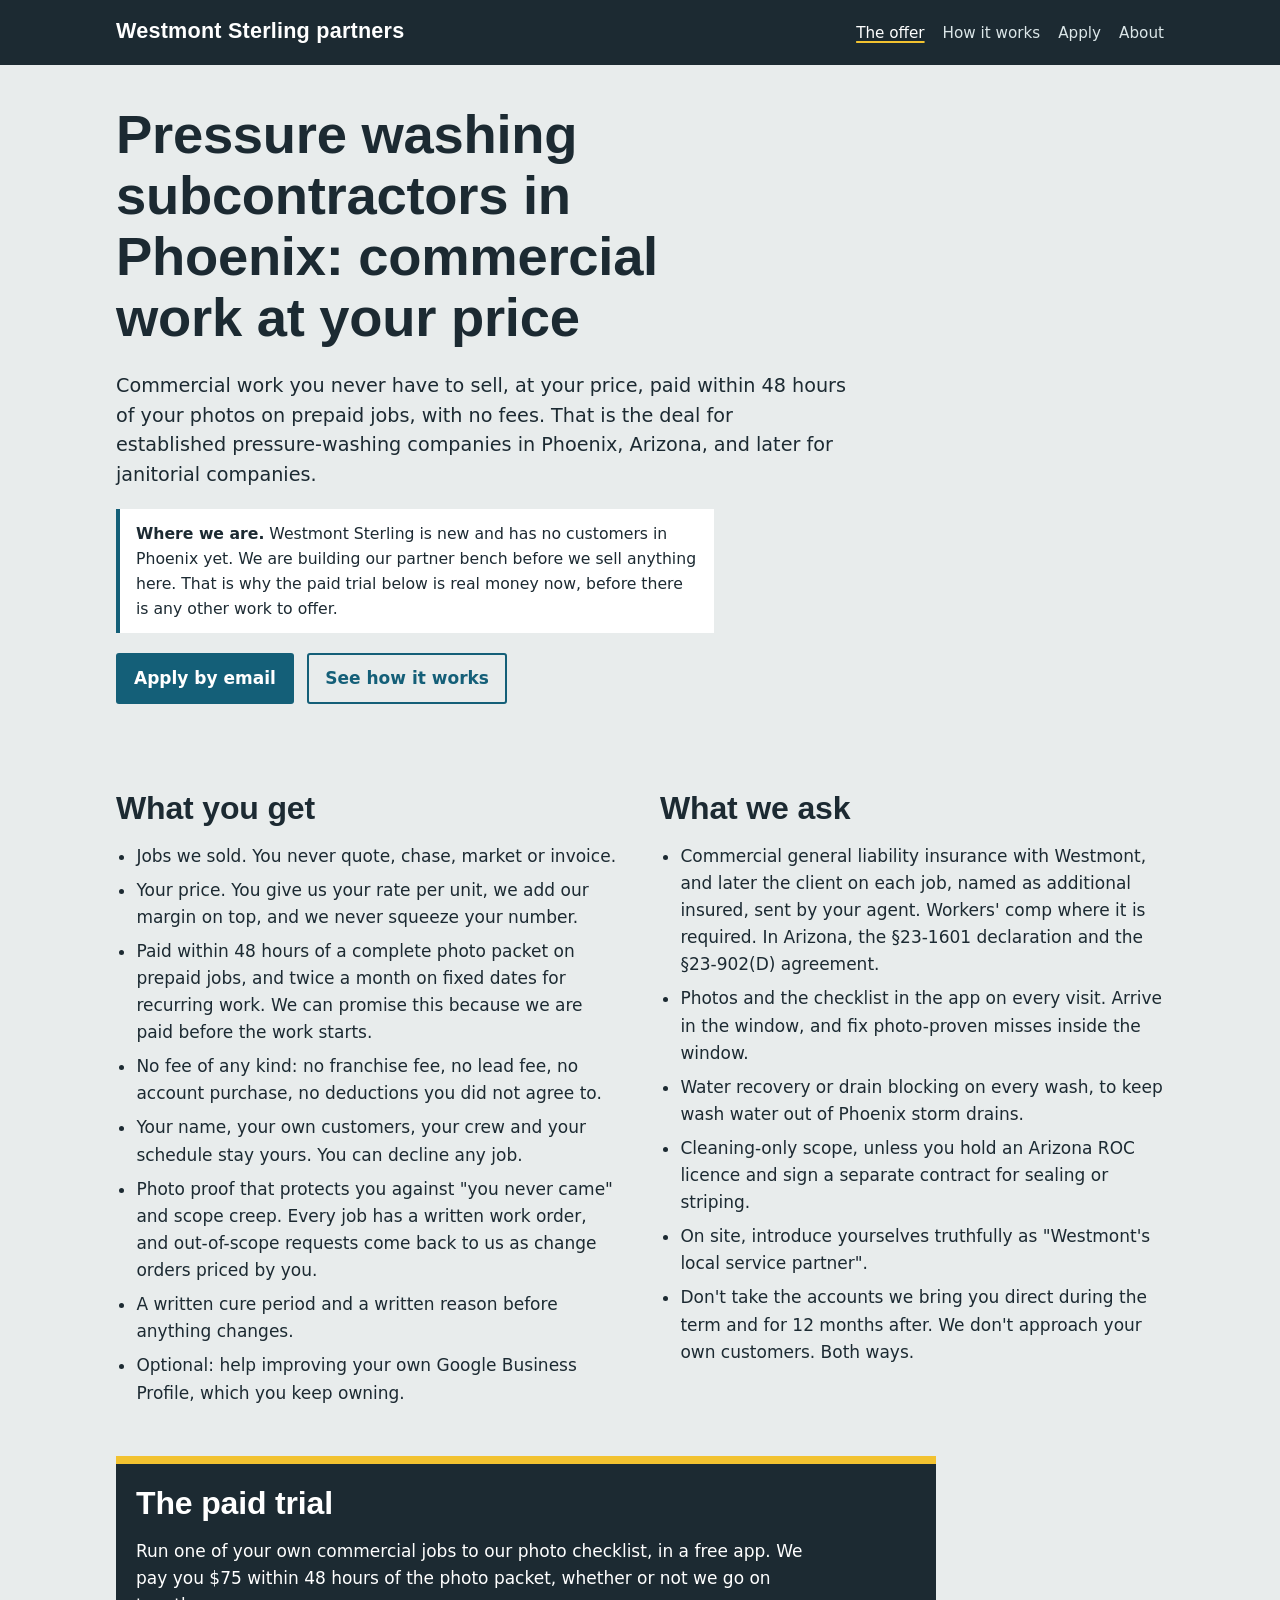
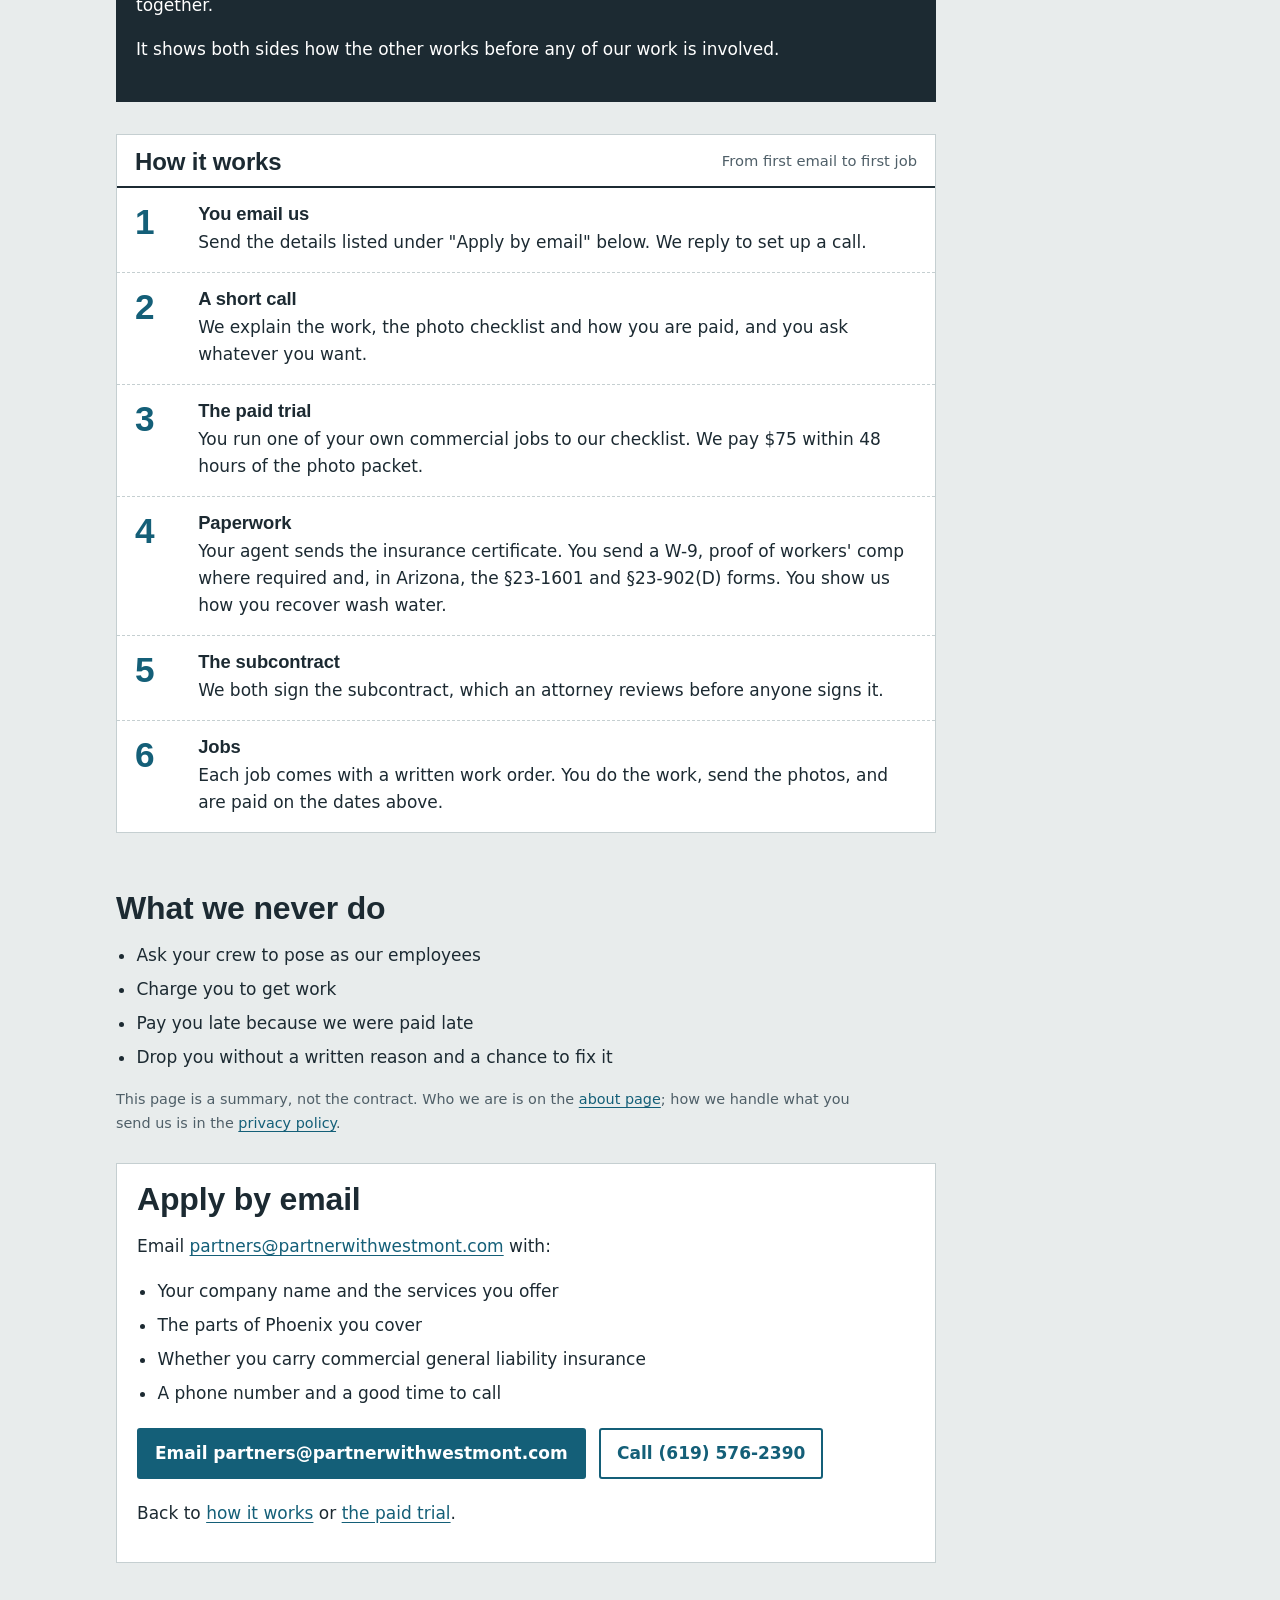
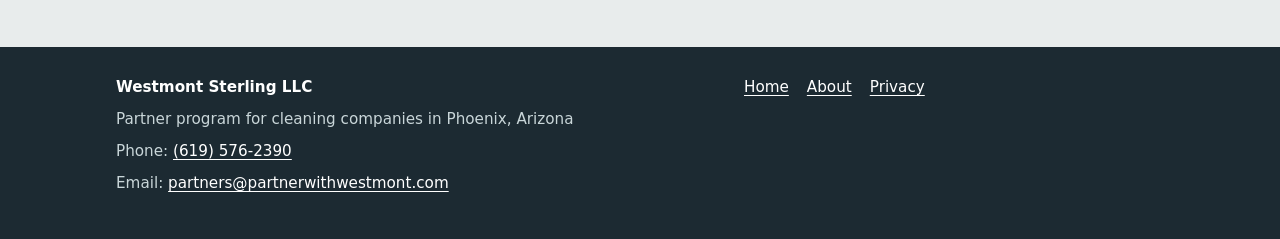
==== index.html @ 25ea3337 "Publish partnerwithwestmont.com static site Co-Authored-By: Claude Opus 5.5 <noreply@anthropic.com>" ====
<!doctype html>
<html lang="en">
<head>
<meta charset="utf-8">
<meta name="viewport" content="width=device-width, initial-scale=1">
<title>Pressure Washing Subcontractors Phoenix | Westmont Sterling</title>
<meta name="description" content="Pressure washing subcontractors in Phoenix: commercial jobs at your price, paid within 48 hours of photos on prepaid work, no fees, paid trial.">
<link rel="canonical" href="https://partnerwithwestmont.com/">
<link rel="stylesheet" href="styles.css">
<script type="application/ld+json">
{"@context":"https://schema.org","@type":"Organization","name":"Westmont Sterling","legalName":"Westmont Sterling LLC","url":"https://partnerwithwestmont.com/","email":"partners@partnerwithwestmont.com","telephone":"+1-619-576-2390","foundingDate":"2026-08-09","areaServed":{"@type":"City","name":"Phoenix","containedInPlace":{"@type":"State","name":"Arizona"}}}
</script>
</head>
<body>
<a class="skip" href="#main">Skip to content</a>
<header class="site-header">
  <div class="wrap">
    <a class="brand" href="index.html">Westmont Sterling partners</a>
    <nav class="site-nav" aria-label="Main">
      <ul>
        <li><a href="index.html" aria-current="page">The offer</a></li>
        <li><a href="index.html#how">How it works</a></li>
        <li><a href="index.html#apply">Apply</a></li>
        <li><a href="about.html">About</a></li>
      </ul>
    </nav>
  </div>
</header>

<main id="main">
  <div class="wrap">
    <section class="hero">
      <h1>Pressure washing subcontractors in Phoenix: commercial work at your price</h1>
      <p class="lede">Commercial work you never have to sell, at your price, paid within 48 hours of your photos on prepaid jobs, with no fees. That is the deal for established pressure-washing companies in Phoenix, Arizona, and later for janitorial companies.</p>
      <p class="disclosure"><strong>Where we are.</strong> Westmont Sterling is new and has no customers in Phoenix yet. We are building our partner bench before we sell anything here. That is why the paid trial below is real money now, before there is any other work to offer.</p>
      <p><a class="button" href="#apply">Apply by email</a> <a class="button quiet" href="#how">See how it works</a></p>
    </section>

    <section class="split" aria-labelledby="you-get">
      <div>
        <h2 id="you-get">What you get</h2>
        <ul class="facts">
          <li>Jobs we sold. You never quote, chase, market or invoice.</li>
          <li>Your price. You give us your rate per unit, we add our margin on top, and we never squeeze your number.</li>
          <li>Paid within 48 hours of a complete photo packet on prepaid jobs, and twice a month on fixed dates for recurring work. We can promise this because we are paid before the work starts.</li>
          <li>No fee of any kind: no franchise fee, no lead fee, no account purchase, no deductions you did not agree to.</li>
          <li>Your name, your own customers, your crew and your schedule stay yours. You can decline any job.</li>
          <li>Photo proof that protects you against "you never came" and scope creep. Every job has a written work order, and out-of-scope requests come back to us as change orders priced by you.</li>
          <li>A written cure period and a written reason before anything changes.</li>
          <li>Optional: help improving your own Google Business Profile, which you keep owning.</li>
        </ul>
      </div>
      <div>
        <h2>What we ask</h2>
        <ul class="facts">
          <li>Commercial general liability insurance with Westmont, and later the client on each job, named as additional insured, sent by your agent. Workers' comp where it is required. In Arizona, the §23-1601 declaration and the §23-902(D) agreement.</li>
          <li>Photos and the checklist in the app on every visit. Arrive in the window, and fix photo-proven misses inside the window.</li>
          <li>Water recovery or drain blocking on every wash, to keep wash water out of Phoenix storm drains.</li>
          <li>Cleaning-only scope, unless you hold an Arizona ROC licence and sign a separate contract for sealing or striping.</li>
          <li>On site, introduce yourselves truthfully as "Westmont's local service partner".</li>
          <li>Don't take the accounts we bring you direct during the term and for 12 months after. We don't approach your own customers. Both ways.</li>
        </ul>
      </div>
    </section>

    <section class="guarantee" aria-labelledby="trial">
      <h2 id="trial">The paid trial</h2>
      <p>Run one of your own commercial jobs to our photo checklist, in a free app. We pay you $75 within 48 hours of the photo packet, whether or not we go on together.</p>
      <p>It shows both sides how the other works before any of our work is involved.</p>
    </section>

    <section class="work-order" aria-labelledby="how">
      <header>
        <h2 id="how">How it works</h2>
        <p>From first email to first job</p>
      </header>
      <ol>
        <li>
          <div>
            <h3>You email us</h3>
            <p>Send the details listed under "Apply by email" below. We reply to set up a call.</p>
          </div>
        </li>
        <li>
          <div>
            <h3>A short call</h3>
            <p>We explain the work, the photo checklist and how you are paid, and you ask whatever you want.</p>
          </div>
        </li>
        <li>
          <div>
            <h3>The paid trial</h3>
            <p>You run one of your own commercial jobs to our checklist. We pay $75 within 48 hours of the photo packet.</p>
          </div>
        </li>
        <li>
          <div>
            <h3>Paperwork</h3>
            <p>Your agent sends the insurance certificate. You send a W-9, proof of workers' comp where required and, in Arizona, the §23-1601 and §23-902(D) forms. You show us how you recover wash water.</p>
          </div>
        </li>
        <li>
          <div>
            <h3>The subcontract</h3>
            <p>We both sign the subcontract, which an attorney reviews before anyone signs it.</p>
          </div>
        </li>
        <li>
          <div>
            <h3>Jobs</h3>
            <p>Each job comes with a written work order. You do the work, send the photos, and are paid on the dates above.</p>
          </div>
        </li>
      </ol>
    </section>

    <section class="prose" aria-labelledby="never">
      <h2 id="never">What we never do</h2>
      <ul class="facts">
        <li>Ask your crew to pose as our employees</li>
        <li>Charge you to get work</li>
        <li>Pay you late because we were paid late</li>
        <li>Drop you without a written reason and a chance to fix it</li>
      </ul>
      <p class="small">This page is a summary, not the contract. Who we are is on the <a href="about.html">about page</a>; how we handle what you send us is in the <a href="privacy.html">privacy policy</a>.</p>
    </section>

    <section class="callout" aria-labelledby="apply">
      <h2 id="apply">Apply by email</h2>
      <p>Email <a href="mailto:partners@partnerwithwestmont.com?subject=Partner%20application%2C%20Phoenix">partners@partnerwithwestmont.com</a> with:</p>
      <ul class="facts">
        <li>Your company name and the services you offer</li>
        <li>The parts of Phoenix you cover</li>
        <li>Whether you carry commercial general liability insurance</li>
        <li>A phone number and a good time to call</li>
      </ul>
      <p><a class="button" href="mailto:partners@partnerwithwestmont.com?subject=Partner%20application%2C%20Phoenix">Email partners@partnerwithwestmont.com</a> <a class="button quiet" href="tel:+16195762390">Call (619) 576-2390</a></p>
      <p>Back to <a href="#how">how it works</a> or <a href="#trial">the paid trial</a>.</p>
    </section>
  </div>
</main>

<footer class="site-footer">
  <div class="wrap">
    <div class="nap">
      <p><strong>Westmont Sterling LLC</strong></p>
      <p>Partner program for cleaning companies in Phoenix, Arizona</p>
      <p>Phone: <a href="tel:+16195762390">(619) 576-2390</a></p>
      <p>Email: <a href="mailto:partners@partnerwithwestmont.com">partners@partnerwithwestmont.com</a></p>
    </div>
    <nav aria-label="Footer">
      <ul>
        <li><a href="index.html">Home</a></li>
        <li><a href="about.html">About</a></li>
        <li><a href="privacy.html">Privacy</a></li>
      </ul>
    </nav>
  </div>
</footer>
</body>
</html>
---- styles.css ----
/* Westmont Sterling — site v1 stylesheet. No frameworks, no web fonts, no third-party requests. */

:root {
  --concrete: #e8ecec;   /* washed concrete: page ground */
  --sheet: #ffffff;      /* work-order paper */
  --ink: #1c2a32;        /* wet asphalt: text */
  --muted: #4f5f68;      /* secondary text, 7:1 on sheet */
  --water: #145f78;      /* pool-tile blue: links, rules */
  --water-deep: #0e4558;
  --rule: #c5cfd1;
  --hivis: #f2c230;      /* used only on the guarantee */

  --head: "Avenir Next Condensed", "Roboto Condensed", "Arial Narrow", "Helvetica Neue", Arial, sans-serif;
  --body: system-ui, -apple-system, "Segoe UI", Roboto, "Helvetica Neue", Arial, sans-serif;

  --measure: 68ch;
  --gutter: 16px;
}

*, *::before, *::after { box-sizing: border-box; }

html { -webkit-text-size-adjust: 100%; }

body {
  margin: 0;
  background: var(--concrete);
  color: var(--ink);
  font-family: var(--body);
  font-size: 1.0625rem;
  line-height: 1.6;
}

a { color: var(--water); text-underline-offset: 0.18em; }
a:hover { color: var(--water-deep); }
a:focus-visible, summary:focus-visible {
  outline: 3px solid var(--hivis);
  outline-offset: 2px;
  border-radius: 2px;
}

.skip {
  position: absolute; left: -999px; top: 0;
  background: var(--ink); color: #fff; padding: 8px 12px;
}
.skip:focus { left: 8px; top: 8px; }

/* Header */
.site-header {
  background: var(--ink);
  color: #fff;
}
.site-header .wrap {
  display: flex; flex-wrap: wrap; align-items: baseline; justify-content: space-between;
  gap: 8px 24px; padding-top: 14px; padding-bottom: 14px;
}
.brand {
  font-family: var(--head);
  font-weight: 700;
  font-size: 1.35rem;
  letter-spacing: 0.01em;
  color: #fff;
  text-decoration: none;
}
.brand:hover { color: #fff; }
.site-nav ul {
  list-style: none; margin: 0; padding: 0;
  display: flex; flex-wrap: wrap; gap: 4px 18px;
}
.site-nav a {
  color: #dbe6e8; text-decoration: none; font-size: 0.95rem;
  padding: 6px 0; display: inline-block;
}
.site-nav a:hover, .site-nav a[aria-current="page"] {
  color: #fff; text-decoration: underline; text-decoration-color: var(--hivis);
  text-decoration-thickness: 2px;
}

/* Layout */
.wrap {
  max-width: 1080px;
  margin: 0 auto;
  padding-left: var(--gutter);
  padding-right: var(--gutter);
}
main { padding: 32px 0 56px; }
.prose { max-width: var(--measure); }

/* Type scale (1.25 ratio) */
h1, h2, h3 {
  font-family: var(--head);
  font-weight: 700;
  line-height: 1.12;
  letter-spacing: -0.005em;
  margin: 0 0 0.5em;
}
h1 { font-size: clamp(2rem, 6.4vw, 3.4rem); max-width: 20ch; }
h2 { font-size: clamp(1.5rem, 3.6vw, 2rem); margin-top: 1.8em; }
h3 { font-size: 1.25rem; margin-top: 1.4em; }
p, ul, ol, dl { margin: 0 0 1em; }
.lede { font-size: 1.2rem; line-height: 1.55; max-width: 60ch; }
.small { font-size: 0.9rem; color: var(--muted); }

/* Hero: a plain statement, then the disclosure, nothing decorative */
.hero { padding: 8px 0 8px; }
.hero h1 { margin-bottom: 0.4em; }
.disclosure {
  border-left: 4px solid var(--water);
  background: var(--sheet);
  padding: 12px 16px;
  max-width: 60ch;
  font-size: 0.98rem;
}

/* The work-order sheet: the one memorable element */
.work-order {
  background: var(--sheet);
  border: 1px solid var(--rule);
  margin: 32px 0;
  max-width: 820px;
}
.work-order header {
  display: flex; flex-wrap: wrap; justify-content: space-between; gap: 4px 16px;
  border-bottom: 2px solid var(--ink);
  padding: 14px 18px 10px;
}
.work-order header h2 { margin: 0; font-size: 1.5rem; }
.work-order header p { margin: 0; color: var(--muted); font-size: 0.92rem; }
.work-order ol {
  list-style: none; margin: 0; padding: 0;
  counter-reset: step;
}
.work-order li {
  counter-increment: step;
  display: grid;
  grid-template-columns: 3.2rem 1fr;
  gap: 0 12px;
  padding: 16px 18px;
  border-bottom: 1px dashed var(--rule);
}
.work-order li:last-child { border-bottom: 0; }
.work-order li::before {
  content: counter(step);
  font-family: var(--head);
  font-weight: 700;
  font-size: 2.2rem;
  line-height: 1;
  color: var(--water);
}
.work-order li h3 { margin: 0 0 4px; font-size: 1.15rem; }
.work-order li p { margin: 0; }

/* Guarantee: the only place the hi-vis colour appears */
.guarantee {
  background: var(--ink);
  color: #fff;
  padding: 22px 20px;
  margin: 32px 0;
  max-width: 820px;
  border-top: 8px solid var(--hivis);
}
.guarantee h2 { margin-top: 0; color: #fff; }
.guarantee p { max-width: 62ch; }
.guarantee a { color: #fff; }

/* Two-column blocks on wider screens */
.split { display: grid; gap: 8px 40px; }
@media (min-width: 760px) {
  .split { grid-template-columns: 1fr 1fr; }
}

/* Plain lists of facts */
.facts { padding-left: 1.2em; }
.facts li { margin-bottom: 0.4em; }

/* Price table */
.price-table {
  border-collapse: collapse;
  width: 100%;
  max-width: 640px;
  background: var(--sheet);
  margin: 8px 0 12px;
  font-size: 0.98rem;
}
.price-table caption {
  text-align: left; font-size: 0.9rem; color: var(--muted); padding-bottom: 6px;
}
.price-table th, .price-table td {
  text-align: left; padding: 10px 12px; border-bottom: 1px solid var(--rule); vertical-align: top;
}
.price-table thead th { border-bottom: 2px solid var(--ink); font-family: var(--head); font-size: 1.05rem; }
.price-table td.num { white-space: nowrap; font-variant-numeric: tabular-nums; }

/* FAQ */
.faq details {
  background: var(--sheet);
  border: 1px solid var(--rule);
  margin: 0 0 8px;
  max-width: 820px;
}
.faq summary {
  cursor: pointer;
  padding: 14px 16px;
  font-weight: 600;
  list-style-position: outside;
}
.faq details[open] summary { border-bottom: 1px solid var(--rule); }
.faq details > div { padding: 12px 16px 4px; max-width: var(--measure); }
.faq h2 + details { margin-top: 0; }

/* Contact block */
.contact-lines { font-size: 1.25rem; line-height: 1.8; padding-left: 0; list-style: none; }
.contact-lines a { font-weight: 600; }

.button {
  display: inline-block;
  background: var(--water);
  color: #fff;
  text-decoration: none;
  font-weight: 600;
  padding: 12px 18px;
  border-radius: 3px;
  margin: 4px 8px 4px 0;
}
.button:hover { background: var(--water-deep); color: #fff; }
.button.quiet {
  background: transparent; color: var(--water); border: 2px solid var(--water); padding: 10px 16px;
}
.button.quiet:hover { background: var(--sheet); color: var(--water-deep); }

.callout {
  background: var(--sheet);
  border: 1px solid var(--rule);
  padding: 18px 20px;
  max-width: 820px;
  margin: 28px 0;
}
.callout h2 { margin-top: 0; }

/* Footer: name, phone, email on every page (P4 step 5; no address, C16) */
.site-footer {
  background: var(--ink);
  color: #c9d6d9;
  font-size: 0.95rem;
  padding: 28px 0 36px;
}
.site-footer a { color: #fff; }
.site-footer .wrap { display: grid; gap: 16px 40px; }
@media (min-width: 760px) {
  .site-footer .wrap { grid-template-columns: 1.4fr 1fr; }
}
.site-footer ul { list-style: none; margin: 0; padding: 0; display: flex; flex-wrap: wrap; gap: 4px 18px; }
.site-footer p { margin: 0 0 0.5em; }
.nap strong { color: #fff; }

@media (prefers-reduced-motion: reduce) {
  * { scroll-behavior: auto !important; transition: none !important; animation: none !important; }
}

@media print {
  .site-header, .site-footer, .skip { display: none; }
  body { background: #fff; }
}
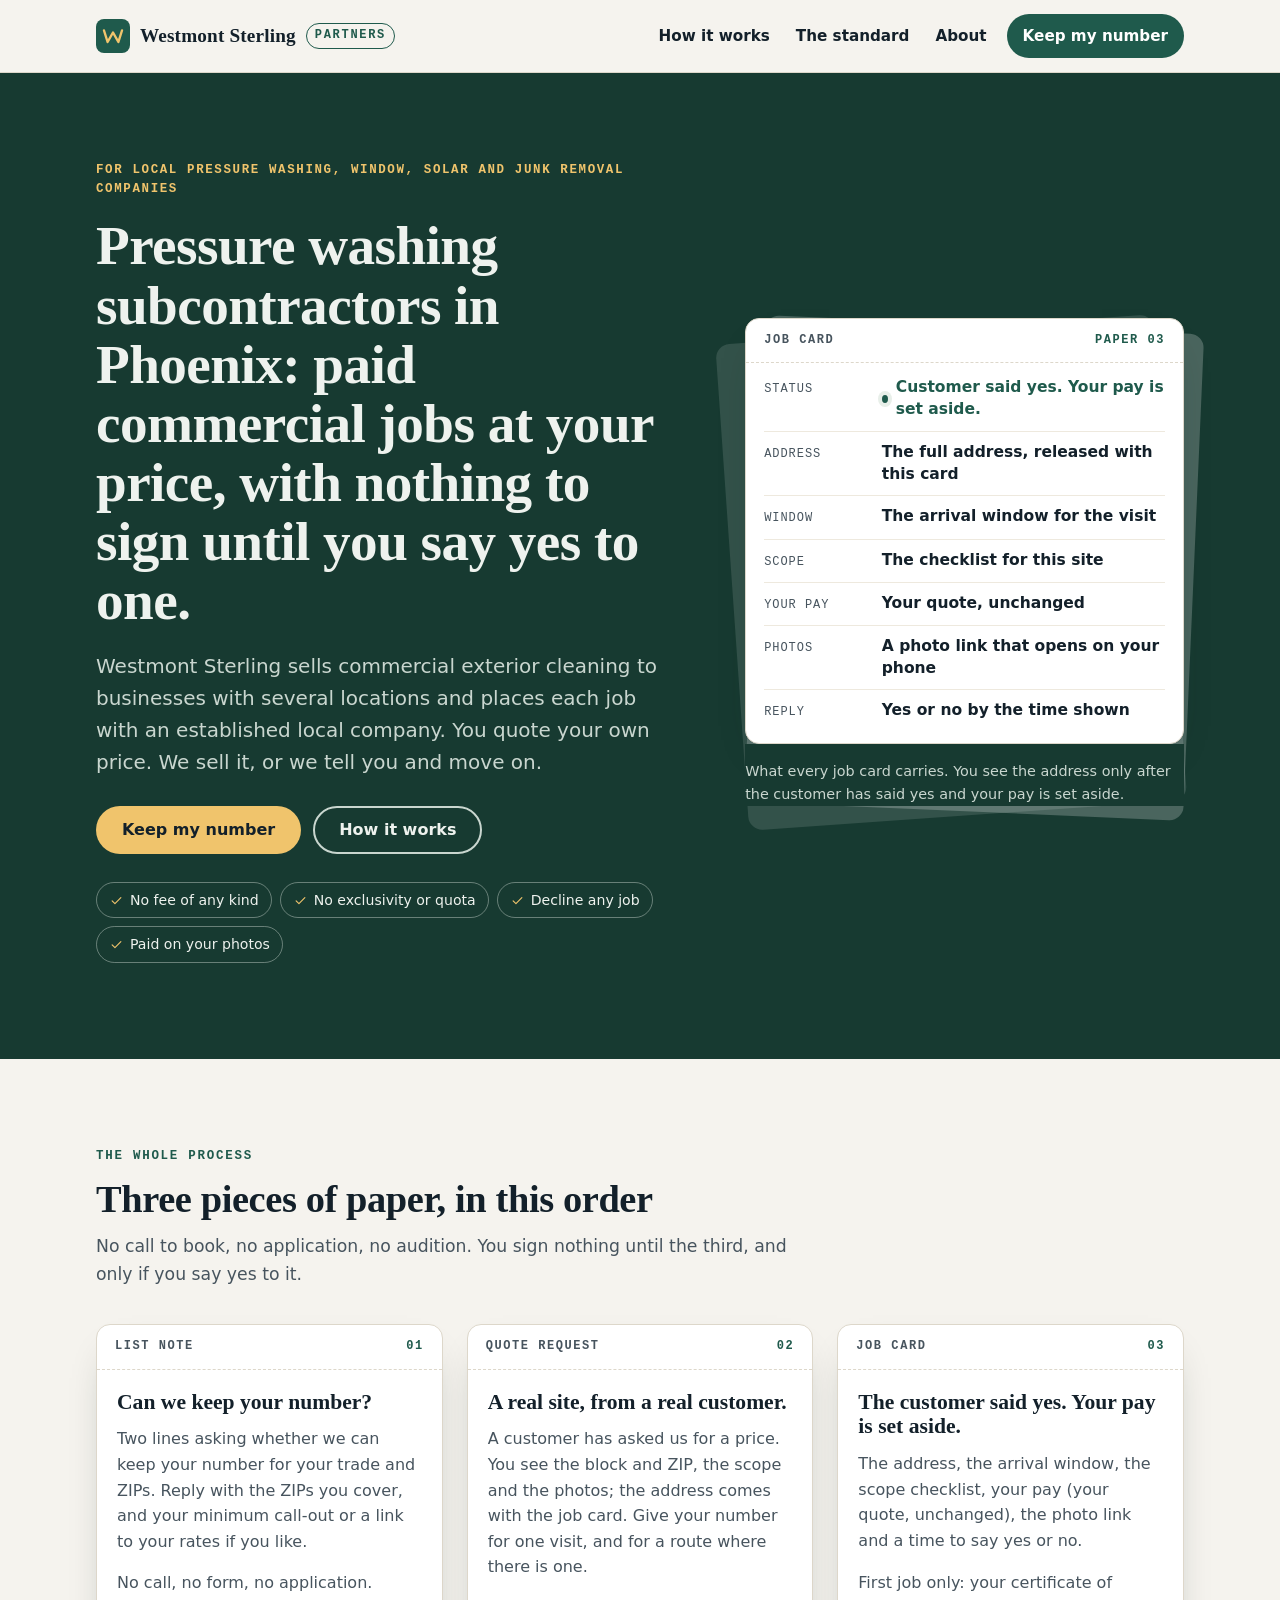
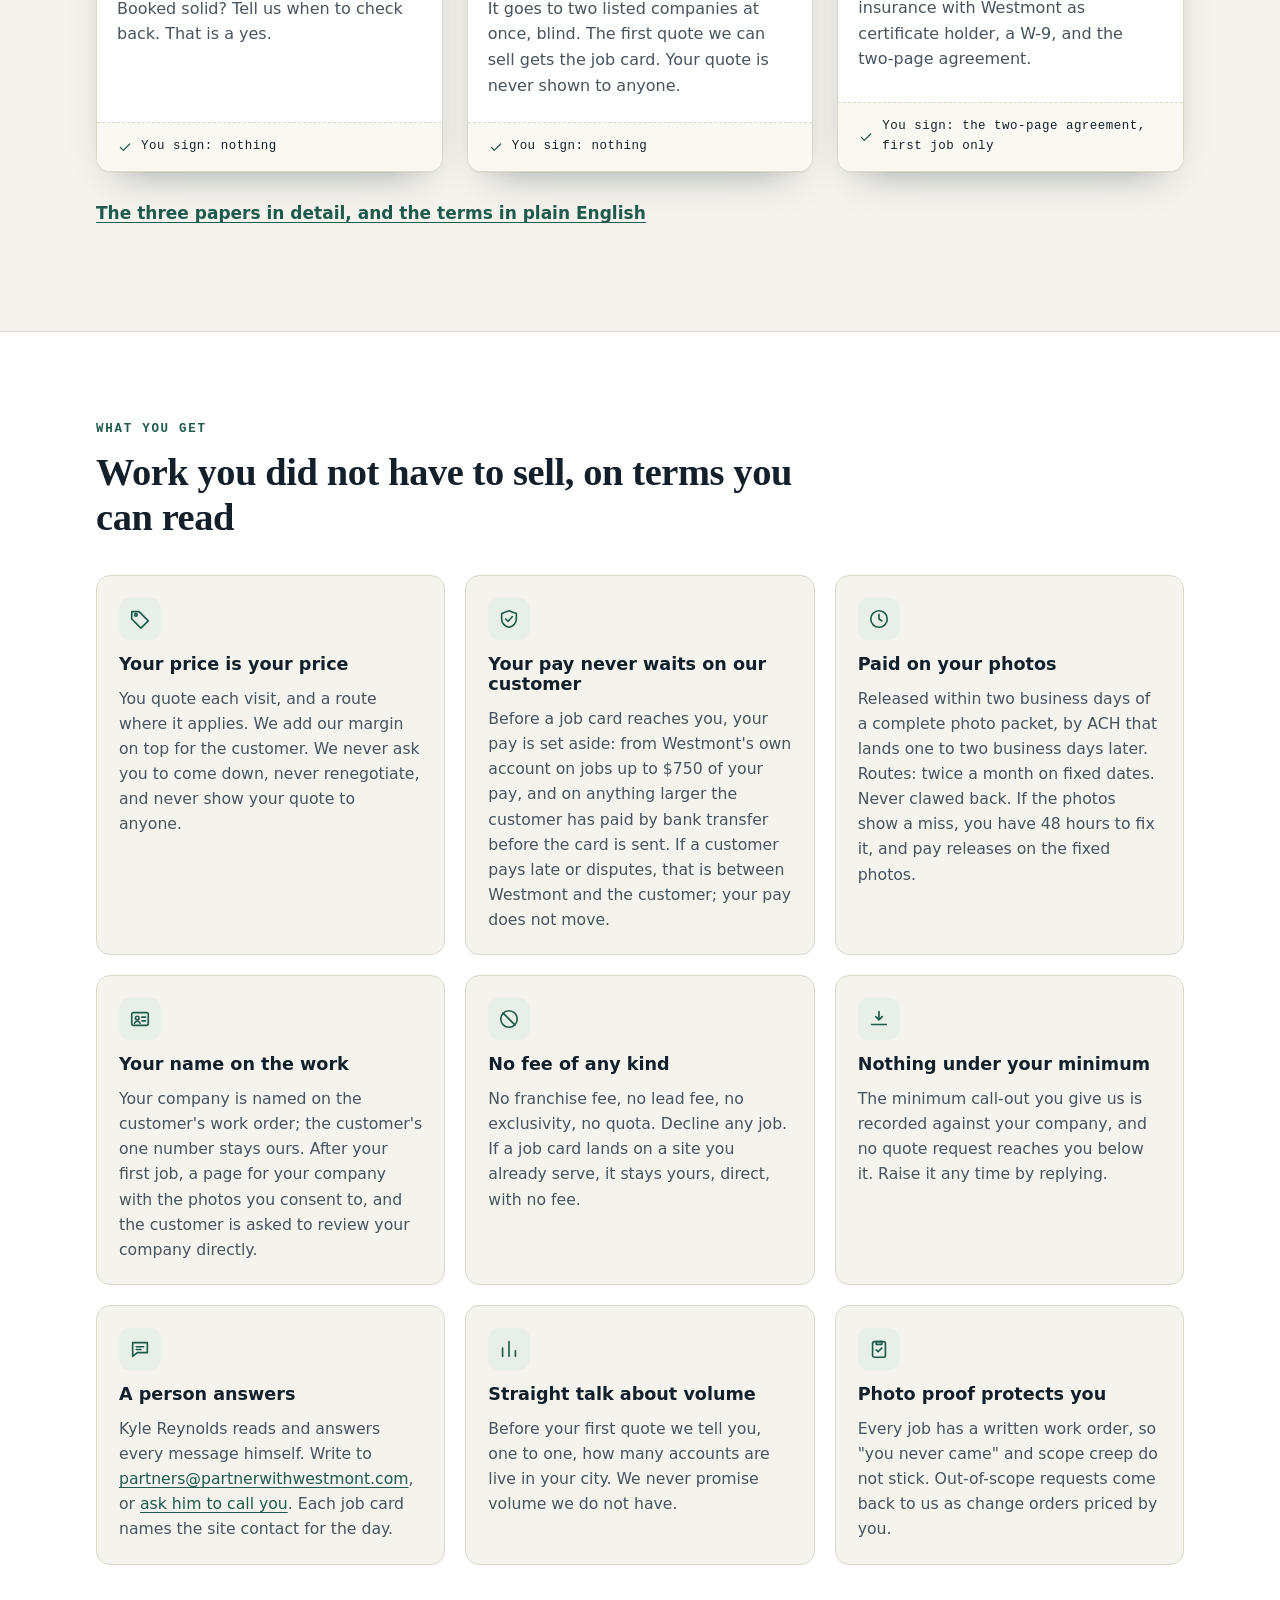
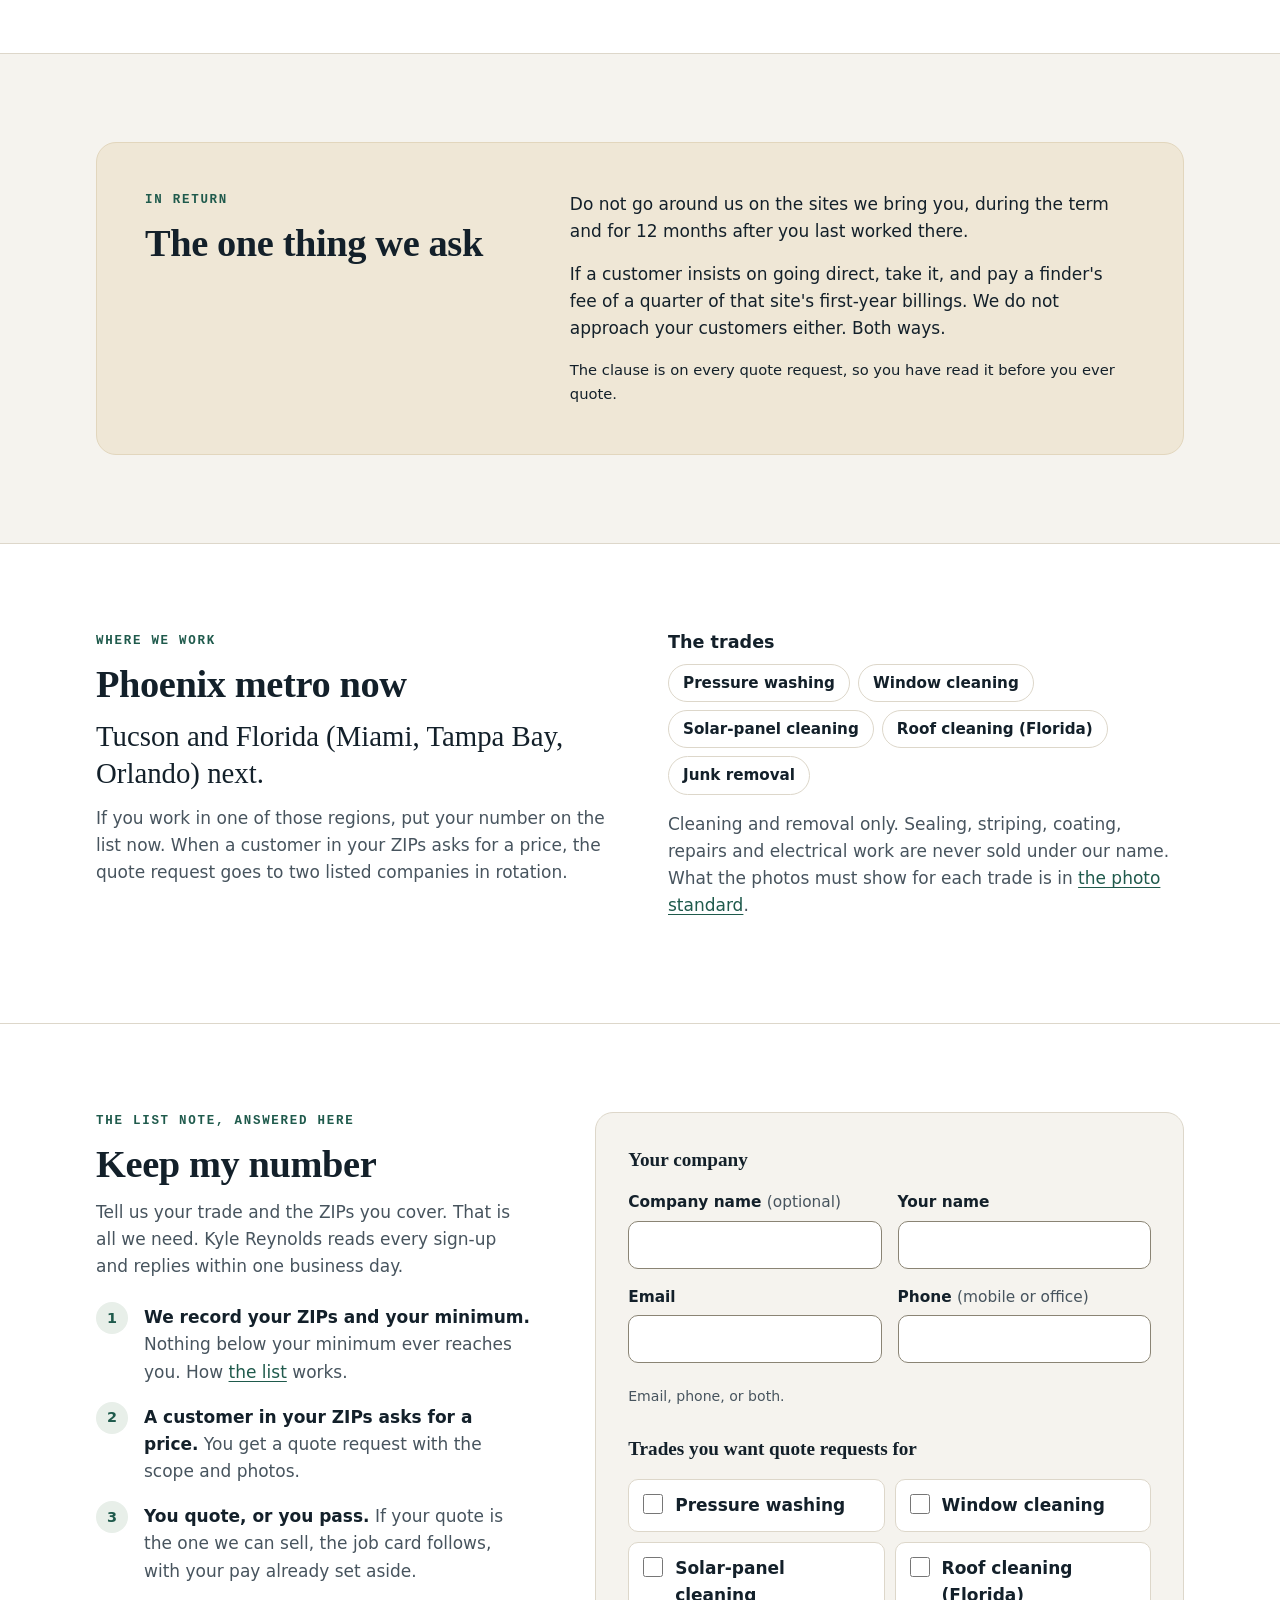
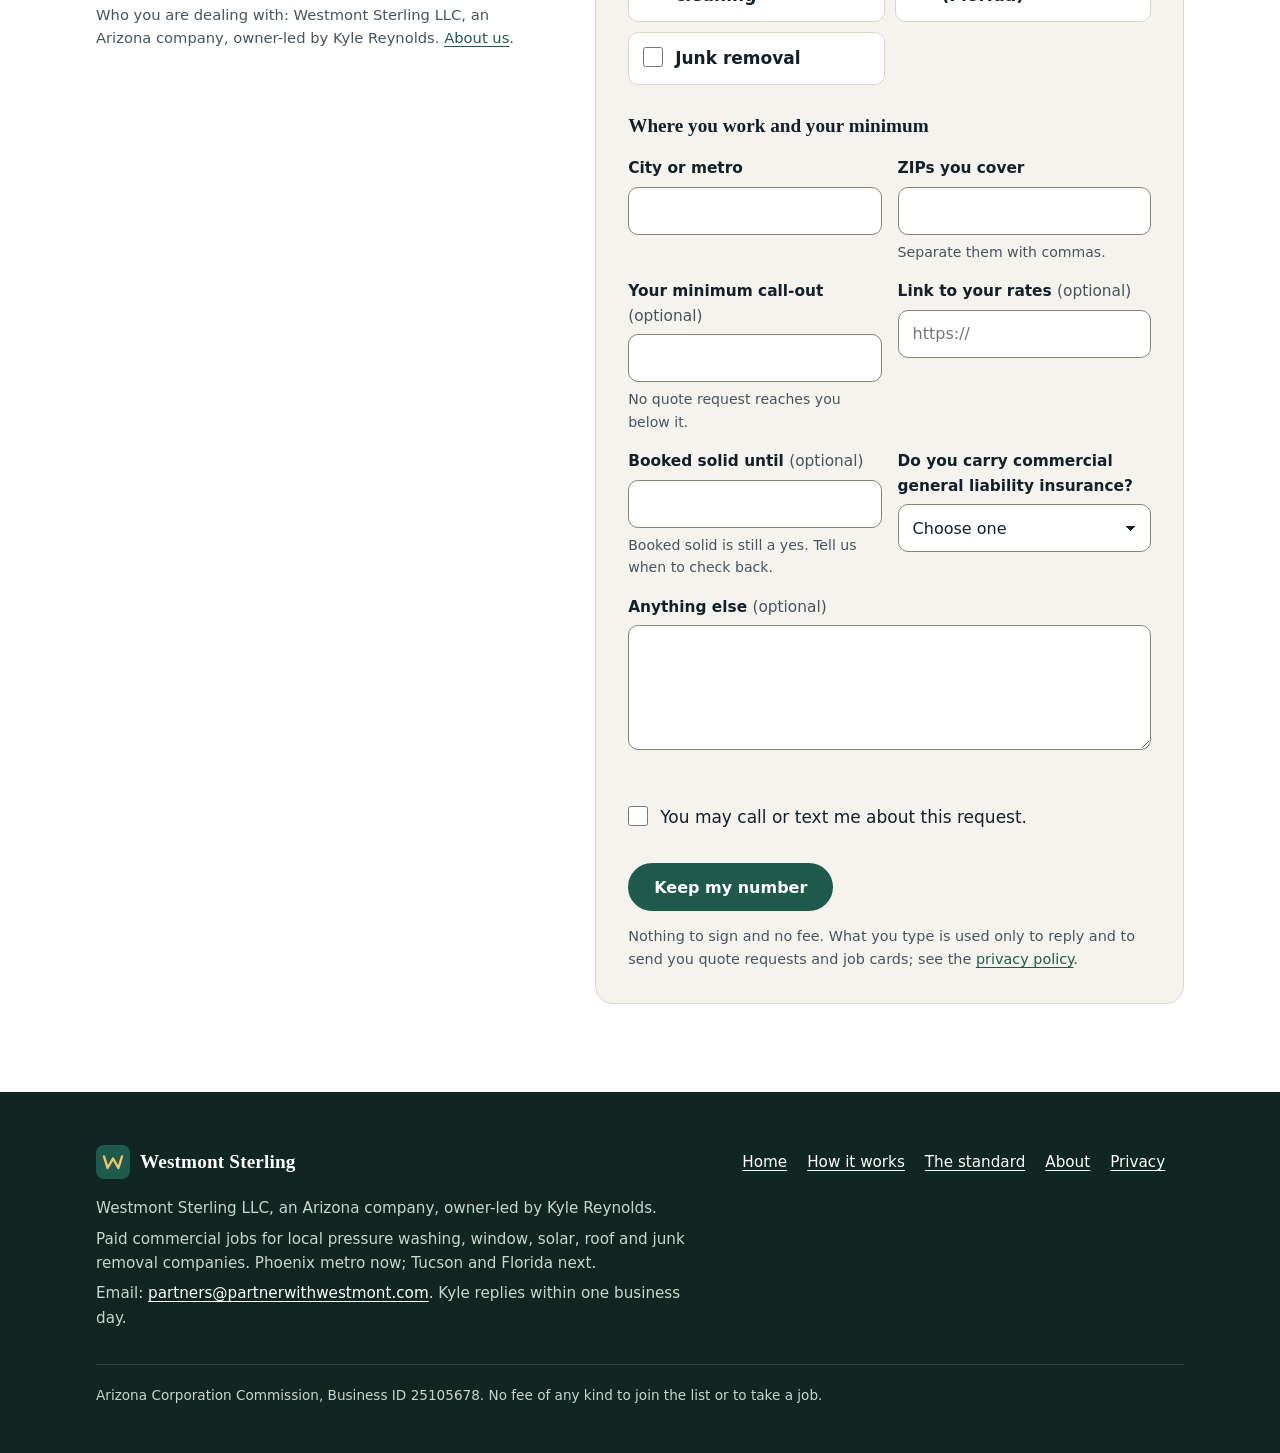
==== commit 9802da09: "Rebuild site to the approved offer (v4.2): plain pitch, working request forms, price estimator, no p" ====
--- a/index.html
+++ b/index.html
@@ -4,158 +4,296 @@
 <meta charset="utf-8">
 <meta name="viewport" content="width=device-width, initial-scale=1">
 <title>Pressure Washing Subcontractors Phoenix | Westmont Sterling</title>
-<meta name="description" content="Pressure washing subcontractors in Phoenix: commercial jobs at your price, paid within 48 hours of photos on prepaid work, no fees, paid trial.">
+<meta name="description" content="Pressure washing subcontractors in Phoenix: paid commercial jobs at your own price, paid on your photos, no fees, nothing to sign until you say yes.">
 <link rel="canonical" href="https://partnerwithwestmont.com/">
 <link rel="stylesheet" href="styles.css">
+<link rel="icon" href="data:image/svg+xml,%3Csvg xmlns='http://www.w3.org/2000/svg' viewBox='0 0 34 34'%3E%3Crect width='34' height='34' rx='8' fill='%231f5a4c'/%3E%3C/svg%3E">
+<meta name="theme-color" content="#173a31">
 <script type="application/ld+json">
-{"@context":"https://schema.org","@type":"Organization","name":"Westmont Sterling","legalName":"Westmont Sterling LLC","url":"https://partnerwithwestmont.com/","email":"partners@partnerwithwestmont.com","telephone":"+1-619-576-2390","foundingDate":"2026-08-09","areaServed":{"@type":"City","name":"Phoenix","containedInPlace":{"@type":"State","name":"Arizona"}}}
+{"@context":"https://schema.org","@type":"Organization","name":"Westmont Sterling","legalName":"Westmont Sterling LLC","url":"https://partnerwithwestmont.com/","email":"partners@partnerwithwestmont.com"}
 </script>
 </head>
 <body>
 <a class="skip" href="#main">Skip to content</a>
 <header class="site-header">
   <div class="wrap">
-    <a class="brand" href="index.html">Westmont Sterling partners</a>
+    <a class="brand" href="index.html"><svg viewBox="0 0 34 34" aria-hidden="true" focusable="false"><rect width="34" height="34" rx="8" fill="#1f5a4c"/><path d="M8 11.5l3.6 11.5L17 13.5l5.4 9.5L26 11.5" fill="none" stroke="#f0c46c" stroke-width="2.4" stroke-linecap="round" stroke-linejoin="round"/></svg><span class="brand-name">Westmont Sterling</span><span class="brand-tag">Partners</span></a>
     <nav class="site-nav" aria-label="Main">
       <ul>
-        <li><a href="index.html" aria-current="page">The offer</a></li>
-        <li><a href="index.html#how">How it works</a></li>
-        <li><a href="index.html#apply">Apply</a></li>
+        <li><a href="how-it-works.html">How it works</a></li>
+        <li><a href="standard.html">The standard</a></li>
         <li><a href="about.html">About</a></li>
+        <li><a class="nav-cta" href="index.html#keep">Keep my number</a></li>
       </ul>
     </nav>
   </div>
 </header>
 
 <main id="main">
-  <div class="wrap">
-    <section class="hero">
-      <h1>Pressure washing subcontractors in Phoenix: commercial work at your price</h1>
-      <p class="lede">Commercial work you never have to sell, at your price, paid within 48 hours of your photos on prepaid jobs, with no fees. That is the deal for established pressure-washing companies in Phoenix, Arizona, and later for janitorial companies.</p>
-      <p class="disclosure"><strong>Where we are.</strong> Westmont Sterling is new and has no customers in Phoenix yet. We are building our partner bench before we sell anything here. That is why the paid trial below is real money now, before there is any other work to offer.</p>
-      <p><a class="button" href="#apply">Apply by email</a> <a class="button quiet" href="#how">See how it works</a></p>
-    </section>
-
-    <section class="split" aria-labelledby="you-get">
-      <div>
-        <h2 id="you-get">What you get</h2>
-        <ul class="facts">
-          <li>Jobs we sold. You never quote, chase, market or invoice.</li>
-          <li>Your price. You give us your rate per unit, we add our margin on top, and we never squeeze your number.</li>
-          <li>Paid within 48 hours of a complete photo packet on prepaid jobs, and twice a month on fixed dates for recurring work. We can promise this because we are paid before the work starts.</li>
-          <li>No fee of any kind: no franchise fee, no lead fee, no account purchase, no deductions you did not agree to.</li>
-          <li>Your name, your own customers, your crew and your schedule stay yours. You can decline any job.</li>
-          <li>Photo proof that protects you against "you never came" and scope creep. Every job has a written work order, and out-of-scope requests come back to us as change orders priced by you.</li>
-          <li>A written cure period and a written reason before anything changes.</li>
-          <li>Optional: help improving your own Google Business Profile, which you keep owning.</li>
+  <section class="hero on-dark" aria-labelledby="hero-title">
+    <div class="wrap hero-grid">
+      <div>
+        <p class="kicker">For local pressure washing, window, solar and junk removal companies</p>
+        <h1 id="hero-title">Pressure washing subcontractors in Phoenix: paid commercial jobs at your price, with nothing to sign until you say yes to one.</h1>
+        <p class="lede">Westmont Sterling sells commercial exterior cleaning to businesses with several locations and places each job with an established local company. You quote your own price. We sell it, or we tell you and move on.</p>
+        <div class="actions">
+          <a class="btn btn-primary" href="#keep">Keep my number</a>
+          <a class="btn btn-ghost" href="how-it-works.html">How it works</a>
+        </div>
+        <ul class="pills" aria-label="The short version">
+          <li><svg viewBox="0 0 24 24" fill="none" stroke="currentColor" stroke-width="1.8" stroke-linecap="round" stroke-linejoin="round" aria-hidden="true" focusable="false"><path d="M5 12.5l4.5 4.5L19 7.5"/></svg>No fee of any kind</li>
+          <li><svg viewBox="0 0 24 24" fill="none" stroke="currentColor" stroke-width="1.8" stroke-linecap="round" stroke-linejoin="round" aria-hidden="true" focusable="false"><path d="M5 12.5l4.5 4.5L19 7.5"/></svg>No exclusivity or quota</li>
+          <li><svg viewBox="0 0 24 24" fill="none" stroke="currentColor" stroke-width="1.8" stroke-linecap="round" stroke-linejoin="round" aria-hidden="true" focusable="false"><path d="M5 12.5l4.5 4.5L19 7.5"/></svg>Decline any job</li>
+          <li><svg viewBox="0 0 24 24" fill="none" stroke="currentColor" stroke-width="1.8" stroke-linecap="round" stroke-linejoin="round" aria-hidden="true" focusable="false"><path d="M5 12.5l4.5 4.5L19 7.5"/></svg>Paid on your photos</li>
         </ul>
       </div>
-      <div>
-        <h2>What we ask</h2>
-        <ul class="facts">
-          <li>Commercial general liability insurance with Westmont, and later the client on each job, named as additional insured, sent by your agent. Workers' comp where it is required. In Arizona, the §23-1601 declaration and the §23-902(D) agreement.</li>
-          <li>Photos and the checklist in the app on every visit. Arrive in the window, and fix photo-proven misses inside the window.</li>
-          <li>Water recovery or drain blocking on every wash, to keep wash water out of Phoenix storm drains.</li>
-          <li>Cleaning-only scope, unless you hold an Arizona ROC licence and sign a separate contract for sealing or striping.</li>
-          <li>On site, introduce yourselves truthfully as "Westmont's local service partner".</li>
-          <li>Don't take the accounts we bring you direct during the term and for 12 months after. We don't approach your own customers. Both ways.</li>
-        </ul>
-      </div>
-    </section>
-
-    <section class="guarantee" aria-labelledby="trial">
-      <h2 id="trial">The paid trial</h2>
-      <p>Run one of your own commercial jobs to our photo checklist, in a free app. We pay you $75 within 48 hours of the photo packet, whether or not we go on together.</p>
-      <p>It shows both sides how the other works before any of our work is involved.</p>
-    </section>
-
-    <section class="work-order" aria-labelledby="how">
-      <header>
-        <h2 id="how">How it works</h2>
-        <p>From first email to first job</p>
-      </header>
-      <ol>
-        <li>
-          <div>
-            <h3>You email us</h3>
-            <p>Send the details listed under "Apply by email" below. We reply to set up a call.</p>
-          </div>
+      <figure class="stack">
+        <div class="doc">
+          <div class="doc-head"><span>Job card</span><span class="num">Paper 03</span></div>
+          <dl class="doc-rows">
+            <div><dt>Status</dt><dd><span class="status">Customer said yes. Your pay is set aside.</span></dd></div>
+            <div><dt>Address</dt><dd>The full address, released with this card</dd></div>
+            <div><dt>Window</dt><dd>The arrival window for the visit</dd></div>
+            <div><dt>Scope</dt><dd>The checklist for this site</dd></div>
+            <div><dt>Your pay</dt><dd>Your quote, unchanged</dd></div>
+            <div><dt>Photos</dt><dd>A photo link that opens on your phone</dd></div>
+            <div><dt>Reply</dt><dd>Yes or no by the time shown</dd></div>
+          </dl>
+        </div>
+        <figcaption>What every job card carries. You see the address only after the customer has said yes and your pay is set aside.</figcaption>
+      </figure>
+    </div>
+  </section>
+
+  <section class="section" id="papers" aria-labelledby="papers-title">
+    <div class="wrap">
+      <div class="section-head">
+        <span class="eyebrow">The whole process</span>
+        <h2 id="papers-title">Three pieces of paper, in this order</h2>
+        <p>No call to book, no application, no audition. You sign nothing until the third, and only if you say yes to it.</p>
+      </div>
+      <ol class="papers">
+        <li class="paper doc">
+          <div class="doc-head"><span>List note</span><span class="num">01</span></div>
+          <div class="doc-body">
+            <h3>Can we keep your number?</h3>
+            <p>Two lines asking whether we can keep your number for your trade and ZIPs. Reply with the ZIPs you cover, and your minimum call-out or a link to your rates if you like.</p>
+            <p>No call, no form, no application. Booked solid? Tell us when to check back. That is a yes.</p>
+          </div>
+          <p class="sign"><svg viewBox="0 0 24 24" fill="none" stroke="currentColor" stroke-width="1.8" stroke-linecap="round" stroke-linejoin="round" aria-hidden="true" focusable="false"><path d="M5 12.5l4.5 4.5L19 7.5"/></svg>You sign: nothing</p>
         </li>
-        <li>
-          <div>
-            <h3>A short call</h3>
-            <p>We explain the work, the photo checklist and how you are paid, and you ask whatever you want.</p>
-          </div>
+        <li class="paper doc">
+          <div class="doc-head"><span>Quote request</span><span class="num">02</span></div>
+          <div class="doc-body">
+            <h3>A real site, from a real customer.</h3>
+            <p>A customer has asked us for a price. You see the block and ZIP, the scope and the photos; the address comes with the job card. Give your number for one visit, and for a route where there is one.</p>
+            <p>It goes to two listed companies at once, blind. The first quote we can sell gets the job card. Your quote is never shown to anyone.</p>
+          </div>
+          <p class="sign"><svg viewBox="0 0 24 24" fill="none" stroke="currentColor" stroke-width="1.8" stroke-linecap="round" stroke-linejoin="round" aria-hidden="true" focusable="false"><path d="M5 12.5l4.5 4.5L19 7.5"/></svg>You sign: nothing</p>
         </li>
-        <li>
-          <div>
-            <h3>The paid trial</h3>
-            <p>You run one of your own commercial jobs to our checklist. We pay $75 within 48 hours of the photo packet.</p>
-          </div>
-        </li>
-        <li>
-          <div>
-            <h3>Paperwork</h3>
-            <p>Your agent sends the insurance certificate. You send a W-9, proof of workers' comp where required and, in Arizona, the §23-1601 and §23-902(D) forms. You show us how you recover wash water.</p>
-          </div>
-        </li>
-        <li>
-          <div>
-            <h3>The subcontract</h3>
-            <p>We both sign the subcontract, which an attorney reviews before anyone signs it.</p>
-          </div>
-        </li>
-        <li>
-          <div>
-            <h3>Jobs</h3>
-            <p>Each job comes with a written work order. You do the work, send the photos, and are paid on the dates above.</p>
-          </div>
+        <li class="paper doc">
+          <div class="doc-head"><span>Job card</span><span class="num">03</span></div>
+          <div class="doc-body">
+            <h3>The customer said yes. Your pay is set aside.</h3>
+            <p>The address, the arrival window, the scope checklist, your pay (your quote, unchanged), the photo link and a time to say yes or no.</p>
+            <p>First job only: your certificate of insurance with Westmont as certificate holder, a W-9, and the two-page agreement.</p>
+          </div>
+          <p class="sign"><svg viewBox="0 0 24 24" fill="none" stroke="currentColor" stroke-width="1.8" stroke-linecap="round" stroke-linejoin="round" aria-hidden="true" focusable="false"><path d="M5 12.5l4.5 4.5L19 7.5"/></svg>You sign: the two-page agreement, first job only</p>
         </li>
       </ol>
-    </section>
-
-    <section class="prose" aria-labelledby="never">
-      <h2 id="never">What we never do</h2>
-      <ul class="facts">
-        <li>Ask your crew to pose as our employees</li>
-        <li>Charge you to get work</li>
-        <li>Pay you late because we were paid late</li>
-        <li>Drop you without a written reason and a chance to fix it</li>
+      <p class="more"><a href="how-it-works.html">The three papers in detail, and the terms in plain English</a></p>
+    </div>
+  </section>
+
+  <section class="section section-white" id="get" aria-labelledby="get-title">
+    <div class="wrap">
+      <div class="section-head">
+        <span class="eyebrow">What you get</span>
+        <h2 id="get-title">Work you did not have to sell, on terms you can read</h2>
+      </div>
+      <ul class="gets">
+        <li class="get"><div class="ico"><svg viewBox="0 0 24 24" fill="none" stroke="currentColor" stroke-width="1.8" stroke-linecap="round" stroke-linejoin="round" aria-hidden="true" focusable="false"><path d="M3 12V4h8l10 10-8 8z"/><circle cx="7.5" cy="7.5" r="1.4"/></svg></div><h3>Your price is your price</h3><p>You quote each visit, and a route where it applies. We add our margin on top for the customer. We never ask you to come down, never renegotiate, and never show your quote to anyone.</p></li>
+        <li class="get"><div class="ico"><svg viewBox="0 0 24 24" fill="none" stroke="currentColor" stroke-width="1.8" stroke-linecap="round" stroke-linejoin="round" aria-hidden="true" focusable="false"><path d="M12 3l8 3v6c0 4.5-3.4 8.2-8 9-4.6-.8-8-4.5-8-9V6z"/><path d="M8.5 12l2.5 2.5 4.5-5"/></svg></div><h3>Your pay never waits on our customer</h3><p>Before a job card reaches you, your pay is set aside: from Westmont's own account on jobs up to $750 of your pay, and on anything larger the customer has paid by bank transfer before the card is sent. If a customer pays late or disputes, that is between Westmont and the customer; your pay does not move.</p></li>
+        <li class="get"><div class="ico"><svg viewBox="0 0 24 24" fill="none" stroke="currentColor" stroke-width="1.8" stroke-linecap="round" stroke-linejoin="round" aria-hidden="true" focusable="false"><circle cx="12" cy="12" r="9"/><path d="M12 7v5l3 2"/></svg></div><h3>Paid on your photos</h3><p>Released within two business days of a complete photo packet, by ACH that lands one to two business days later. Routes: twice a month on fixed dates. Never clawed back. If the photos show a miss, you have 48 hours to fix it, and pay releases on the fixed photos.</p></li>
+        <li class="get"><div class="ico"><svg viewBox="0 0 24 24" fill="none" stroke="currentColor" stroke-width="1.8" stroke-linecap="round" stroke-linejoin="round" aria-hidden="true" focusable="false"><rect x="3" y="5" width="18" height="14" rx="2"/><circle cx="9" cy="11" r="2"/><path d="M14 10h4M14 14h4M6 16.5c.6-1.4 1.7-2 3-2s2.4.6 3 2"/></svg></div><h3>Your name on the work</h3><p>Your company is named on the customer's work order; the customer's one number stays ours. After your first job, a page for your company with the photos you consent to, and the customer is asked to review your company directly.</p></li>
+        <li class="get"><div class="ico"><svg viewBox="0 0 24 24" fill="none" stroke="currentColor" stroke-width="1.8" stroke-linecap="round" stroke-linejoin="round" aria-hidden="true" focusable="false"><circle cx="12" cy="12" r="9"/><path d="M5.6 5.6l12.8 12.8"/></svg></div><h3>No fee of any kind</h3><p>No franchise fee, no lead fee, no exclusivity, no quota. Decline any job. If a job card lands on a site you already serve, it stays yours, direct, with no fee.</p></li>
+        <li class="get"><div class="ico"><svg viewBox="0 0 24 24" fill="none" stroke="currentColor" stroke-width="1.8" stroke-linecap="round" stroke-linejoin="round" aria-hidden="true" focusable="false"><path d="M4 18h16"/><path d="M12 4v9M8.5 9.5L12 13l3.5-3.5"/></svg></div><h3>Nothing under your minimum</h3><p>The minimum call-out you give us is recorded against your company, and no quote request reaches you below it. Raise it any time by replying.</p></li>
+        <li class="get"><div class="ico"><svg viewBox="0 0 24 24" fill="none" stroke="currentColor" stroke-width="1.8" stroke-linecap="round" stroke-linejoin="round" aria-hidden="true" focusable="false"><path d="M4 5h16v11H9l-5 4z"/><path d="M8 9.5h8M8 12.5h5"/></svg></div><h3>A person answers</h3><p>Kyle Reynolds reads and answers every message himself. Write to <a href="mailto:partners@partnerwithwestmont.com">partners@partnerwithwestmont.com</a>, or <a href="about.html#ask-kyle">ask him to call you</a>. Each job card names the site contact for the day.</p></li>
+        <li class="get"><div class="ico"><svg viewBox="0 0 24 24" fill="none" stroke="currentColor" stroke-width="1.8" stroke-linecap="round" stroke-linejoin="round" aria-hidden="true" focusable="false"><path d="M5 20V11M12 20V4M19 20v-6"/></svg></div><h3>Straight talk about volume</h3><p>Before your first quote we tell you, one to one, how many accounts are live in your city. We never promise volume we do not have.</p></li>
+        <li class="get"><div class="ico"><svg viewBox="0 0 24 24" fill="none" stroke="currentColor" stroke-width="1.8" stroke-linecap="round" stroke-linejoin="round" aria-hidden="true" focusable="false"><rect x="5" y="4" width="14" height="17" rx="2"/><path d="M9 4h6v3H9z"/><path d="M9 13l2 2 4-4"/></svg></div><h3>Photo proof protects you</h3><p>Every job has a written work order, so "you never came" and scope creep do not stick. Out-of-scope requests come back to us as change orders priced by you.</p></li>
       </ul>
-      <p class="small">This page is a summary, not the contract. Who we are is on the <a href="about.html">about page</a>; how we handle what you send us is in the <a href="privacy.html">privacy policy</a>.</p>
-    </section>
-
-    <section class="callout" aria-labelledby="apply">
-      <h2 id="apply">Apply by email</h2>
-      <p>Email <a href="mailto:partners@partnerwithwestmont.com?subject=Partner%20application%2C%20Phoenix">partners@partnerwithwestmont.com</a> with:</p>
-      <ul class="facts">
-        <li>Your company name and the services you offer</li>
-        <li>The parts of Phoenix you cover</li>
-        <li>Whether you carry commercial general liability insurance</li>
-        <li>A phone number and a good time to call</li>
-      </ul>
-      <p><a class="button" href="mailto:partners@partnerwithwestmont.com?subject=Partner%20application%2C%20Phoenix">Email partners@partnerwithwestmont.com</a> <a class="button quiet" href="tel:+16195762390">Call (619) 576-2390</a></p>
-      <p>Back to <a href="#how">how it works</a> or <a href="#trial">the paid trial</a>.</p>
-    </section>
-  </div>
+    </div>
+  </section>
+
+  <section class="section" id="ask" aria-labelledby="ask-title">
+    <div class="wrap">
+      <div class="ask">
+        <div>
+          <span class="eyebrow">In return</span>
+          <h2 id="ask-title">The one thing we ask</h2>
+        </div>
+        <div>
+          <p>Do not go around us on the sites we bring you, during the term and for 12 months after you last worked there.</p>
+          <p>If a customer insists on going direct, take it, and pay a finder's fee of a quarter of that site's first-year billings. We do not approach your customers either. Both ways.</p>
+          <p class="muted small">The clause is on every quote request, so you have read it before you ever quote.</p>
+        </div>
+      </div>
+    </div>
+  </section>
+
+  <section class="section section-white" id="where" aria-labelledby="where-title">
+    <div class="wrap split">
+      <div>
+        <span class="eyebrow">Where we work</span>
+        <h2 id="where-title">Phoenix metro now</h2>
+        <p class="big-line">Tucson and Florida (Miami, Tampa Bay, Orlando) next.</p>
+        <p class="muted">If you work in one of those regions, put your number on the list now. When a customer in your ZIPs asks for a price, the quote request goes to two listed companies in rotation.</p>
+      </div>
+      <div>
+        <h3>The trades</h3>
+        <ul class="chips">
+          <li>Pressure washing</li>
+          <li>Window cleaning</li>
+          <li>Solar-panel cleaning</li>
+          <li>Roof cleaning (Florida)</li>
+          <li>Junk removal</li>
+        </ul>
+        <p class="muted">Cleaning and removal only. Sealing, striping, coating, repairs and electrical work are never sold under our name. What the photos must show for each trade is in <a href="standard.html">the photo standard</a>.</p>
+      </div>
+    </div>
+  </section>
+
+  <section class="section form-section" id="keep" aria-labelledby="keep-title">
+    <div class="wrap form-grid">
+      <div>
+        <span class="eyebrow">The list note, answered here</span>
+        <h2 id="keep-title">Keep my number</h2>
+        <p class="muted">Tell us your trade and the ZIPs you cover. That is all we need. Kyle Reynolds reads every sign-up and replies within one business day.</p>
+        <ol class="steps">
+          <li><strong>We record your ZIPs and your minimum.</strong> Nothing below your minimum ever reaches you. How <a href="how-it-works.html#list">the list</a> works.</li>
+          <li><strong>A customer in your ZIPs asks for a price.</strong> You get a quote request with the scope and photos.</li>
+          <li><strong>You quote, or you pass.</strong> If your quote is the one we can sell, the job card follows, with your pay already set aside.</li>
+        </ol>
+        <p class="small muted">Who you are dealing with: Westmont Sterling LLC, an Arizona company, owner-led by Kyle Reynolds. <a href="about.html">About us</a>.</p>
+      </div>
+      <form class="form-card" name="keep-my-number" method="POST" action="https://westmont-partner-list.netlify.app/thanks.html" data-enhance>
+        <input type="hidden" name="form-name" value="keep-my-number">
+        <input type="hidden" name="source_page" value="index.html (no-js)">
+        <p class="hp" aria-hidden="true"><label for="keep-my-number-bot">Leave this field empty</label><input type="text" id="keep-my-number-bot" name="bot-field" tabindex="-1" autocomplete="off"></p>
+        <fieldset>
+          <legend>Your company</legend>
+          <div class="row2">
+            <div class="field">
+              <label for="k-company">Company name <span class="opt">(optional)</span></label>
+              <input type="text" id="k-company" name="company" autocomplete="organization">
+            </div>
+            <div class="field">
+              <label for="k-owner">Your name</label>
+              <input type="text" id="k-owner" name="owner_name" autocomplete="name" required data-required="Add your name so Kyle knows who to write to.">
+            </div>
+          </div>
+          <div class="row2">
+            <div class="field">
+              <label for="k-email">Email</label>
+              <input type="email" id="k-email" name="email" autocomplete="email" required data-describedby="k-contact-hint" aria-describedby="k-contact-hint">
+            </div>
+            <div class="field">
+              <label for="k-phone">Phone <span class="opt">(mobile or office)</span></label>
+              <input type="tel" id="k-phone" name="phone" autocomplete="tel" data-describedby="k-contact-hint" aria-describedby="k-contact-hint">
+            </div>
+          </div>
+          <p class="hint" id="k-contact-hint" data-js-text="Email, phone, or both.">Email is needed; a phone number helps.</p>
+        </fieldset>
+
+        <fieldset>
+          <legend>Trades you want quote requests for</legend>
+          <div class="checks">
+            <label class="check" for="k-t-pw"><input type="checkbox" id="k-t-pw" name="trade_pressure_washing" value="yes"> Pressure washing</label>
+            <label class="check" for="k-t-win"><input type="checkbox" id="k-t-win" name="trade_windows" value="yes"> Window cleaning</label>
+            <label class="check" for="k-t-sol"><input type="checkbox" id="k-t-sol" name="trade_solar" value="yes"> Solar-panel cleaning</label>
+            <label class="check" for="k-t-roof"><input type="checkbox" id="k-t-roof" name="trade_roof" value="yes"> Roof cleaning (Florida)</label>
+            <label class="check" for="k-t-junk"><input type="checkbox" id="k-t-junk" name="trade_junk" value="yes"> Junk removal</label>
+          </div>
+        </fieldset>
+
+        <fieldset>
+          <legend>Where you work and your minimum</legend>
+          <div class="row2">
+            <div class="field">
+              <label for="k-city">City or metro</label>
+              <input type="text" id="k-city" name="city" autocomplete="address-level2">
+            </div>
+            <div class="field">
+              <label for="k-zips">ZIPs you cover</label>
+              <input type="text" id="k-zips" name="zips" aria-describedby="k-zips-hint">
+              <p class="hint" id="k-zips-hint">Separate them with commas.</p>
+            </div>
+          </div>
+          <div class="row2">
+            <div class="field">
+              <label for="k-min">Your minimum call-out <span class="opt">(optional)</span></label>
+              <input type="text" id="k-min" name="minimum_callout" aria-describedby="k-min-hint">
+              <p class="hint" id="k-min-hint">No quote request reaches you below it.</p>
+            </div>
+            <div class="field">
+              <label for="k-rates">Link to your rates <span class="opt">(optional)</span></label>
+              <input type="text" id="k-rates" name="rates_link" inputmode="url" autocomplete="url" placeholder="https://">
+            </div>
+          </div>
+          <div class="row2">
+            <div class="field">
+              <label for="k-booked">Booked solid until <span class="opt">(optional)</span></label>
+              <input type="text" id="k-booked" name="booked_until" aria-describedby="k-booked-hint">
+              <p class="hint" id="k-booked-hint">Booked solid is still a yes. Tell us when to check back.</p>
+            </div>
+            <div class="field">
+              <label for="k-insured">Do you carry commercial general liability insurance?</label>
+              <select id="k-insured" name="insured">
+                <option value="">Choose one</option>
+                <option value="yes">Yes</option>
+                <option value="no">No</option>
+                <option value="not sure">Not sure</option>
+              </select>
+            </div>
+          </div>
+          <div class="field">
+            <label for="k-notes">Anything else <span class="opt">(optional)</span></label>
+            <textarea id="k-notes" name="notes" rows="4"></textarea>
+          </div>
+        </fieldset>
+
+        <label class="check consent" for="k-consent"><input type="checkbox" id="k-consent" name="consent_contact" value="yes"> You may call or text me about this request.</label>
+        <div class="actions">
+          <button class="btn btn-primary" type="submit">Keep my number</button>
+        </div>
+        <p class="form-foot">Nothing to sign and no fee. What you type is used only to reply and to send you quote requests and job cards; see the <a href="privacy.html">privacy policy</a>.</p>
+      </form>
+    </div>
+  </section>
 </main>
 
-<footer class="site-footer">
+<footer class="site-footer on-dark">
   <div class="wrap">
-    <div class="nap">
-      <p><strong>Westmont Sterling LLC</strong></p>
-      <p>Partner program for cleaning companies in Phoenix, Arizona</p>
-      <p>Phone: <a href="tel:+16195762390">(619) 576-2390</a></p>
-      <p>Email: <a href="mailto:partners@partnerwithwestmont.com">partners@partnerwithwestmont.com</a></p>
-    </div>
-    <nav aria-label="Footer">
-      <ul>
-        <li><a href="index.html">Home</a></li>
-        <li><a href="about.html">About</a></li>
-        <li><a href="privacy.html">Privacy</a></li>
-      </ul>
-    </nav>
+    <div class="foot-grid">
+      <div>
+        <a class="brand" href="index.html"><svg viewBox="0 0 34 34" aria-hidden="true" focusable="false"><rect width="34" height="34" rx="8" fill="#1f5a4c"/><path d="M8 11.5l3.6 11.5L17 13.5l5.4 9.5L26 11.5" fill="none" stroke="#f0c46c" stroke-width="2.4" stroke-linecap="round" stroke-linejoin="round"/></svg><span class="brand-name">Westmont Sterling</span></a>
+        <p>Westmont Sterling LLC, an Arizona company, owner-led by Kyle Reynolds.</p>
+        <p>Paid commercial jobs for local pressure washing, window, solar, roof and junk removal companies. Phoenix metro now; Tucson and Florida next.</p>
+        <p>Email: <a href="mailto:partners@partnerwithwestmont.com">partners@partnerwithwestmont.com</a>. Kyle replies within one business day.</p>
+      </div>
+      <nav aria-label="Footer">
+        <ul>
+          <li><a href="index.html">Home</a></li>
+          <li><a href="how-it-works.html">How it works</a></li>
+          <li><a href="standard.html">The standard</a></li>
+          <li><a href="about.html">About</a></li>
+          <li><a href="privacy.html">Privacy</a></li>
+        </ul>
+      </nav>
+    </div>
+    <p class="foot-fine">Arizona Corporation Commission, Business ID 25105678. No fee of any kind to join the list or to take a job.</p>
   </div>
 </footer>
+<script src="site.js" defer></script>
 </body>
 </html>
--- a/styles.css
+++ b/styles.css
@@ -1,262 +1,382 @@
-/* Westmont Sterling — site v1 stylesheet. No frameworks, no web fonts, no third-party requests. */
+/* Westmont Sterling partner site. One stylesheet, system fonts only, no third-party requests. */
 
 :root {
-  --concrete: #e8ecec;   /* washed concrete: page ground */
-  --sheet: #ffffff;      /* work-order paper */
-  --ink: #1c2a32;        /* wet asphalt: text */
-  --muted: #4f5f68;      /* secondary text, 7:1 on sheet */
-  --water: #145f78;      /* pool-tile blue: links, rules */
-  --water-deep: #0e4558;
-  --rule: #c5cfd1;
-  --hivis: #f2c230;      /* used only on the guarantee */
-
-  --head: "Avenir Next Condensed", "Roboto Condensed", "Arial Narrow", "Helvetica Neue", Arial, sans-serif;
-  --body: system-ui, -apple-system, "Segoe UI", Roboto, "Helvetica Neue", Arial, sans-serif;
-
-  --measure: 68ch;
-  --gutter: 16px;
+  --paper: #f5f3ee;
+  --card: #ffffff;
+  --sand: #efe7d6;
+  --tint: #e8efe9;
+  --ink: #13202a;
+  --ink-2: #47545e;
+  --line: #ddd7ca;
+  --line-strong: #8a8474;
+  --green: #1f5a4c;
+  --green-deep: #173f36;
+  --forest: #173a31;
+  --forest-deep: #0f2621;
+  --on-dark: #eef2ee;
+  --on-dark-2: #c9d6cf;
+  --brass: #f0c46c;
+  --focus: #b4740c;
+  --error: #a3281f;
+
+  --serif: "Iowan Old Style", "Palatino Linotype", Palatino, "Book Antiqua", Charter, "Sitka Heading", Georgia, serif;
+  --sans: system-ui, -apple-system, "Segoe UI", Roboto, "Helvetica Neue", Arial, sans-serif;
+  --mono: ui-monospace, "Cascadia Mono", "SF Mono", Menlo, Consolas, monospace;
+
+  --radius: 14px;
+  --shadow: 0 1px 0 rgba(19, 32, 42, 0.04), 0 18px 40px -22px rgba(15, 38, 33, 0.45);
+  color-scheme: light;
 }
 
 *, *::before, *::after { box-sizing: border-box; }
-
-html { -webkit-text-size-adjust: 100%; }
+html { -webkit-text-size-adjust: 100%; scroll-behavior: smooth; }
+@media (prefers-reduced-motion: reduce) { html { scroll-behavior: auto; } * { transition: none !important; } }
 
 body {
   margin: 0;
-  background: var(--concrete);
+  background: var(--paper);
   color: var(--ink);
-  font-family: var(--body);
+  font-family: var(--sans);
   font-size: 1.0625rem;
   line-height: 1.6;
-}
-
-a { color: var(--water); text-underline-offset: 0.18em; }
-a:hover { color: var(--water-deep); }
-a:focus-visible, summary:focus-visible {
-  outline: 3px solid var(--hivis);
-  outline-offset: 2px;
-  border-radius: 2px;
-}
+  text-rendering: optimizeLegibility;
+}
+
+img, svg { display: block; max-width: 100%; }
+p, ul, ol, dl { margin: 0 0 1rem; }
+h1, h2, h3 { line-height: 1.15; margin: 0 0 0.75rem; }
+h1, h2 { font-family: var(--serif); font-weight: 600; letter-spacing: -0.01em; }
+h2 { font-size: clamp(1.65rem, 1.2rem + 1.7vw, 2.4rem); }
+h3 { font-size: 1.1rem; font-weight: 650; }
+
+a { color: var(--green); text-underline-offset: 0.2em; text-decoration-thickness: 1px; }
+a:hover { color: var(--green-deep); text-decoration-thickness: 2px; }
+:focus-visible { outline: 3px solid var(--focus); outline-offset: 3px; border-radius: 4px; }
+.on-dark :focus-visible { outline-color: var(--brass); }
+
+.wrap { max-width: 72rem; margin: 0 auto; padding: 0 16px; }
+@media (min-width: 768px) { .wrap { padding: 0 32px; } }
 
 .skip {
-  position: absolute; left: -999px; top: 0;
-  background: var(--ink); color: #fff; padding: 8px 12px;
-}
-.skip:focus { left: 8px; top: 8px; }
+  position: absolute; left: -9999px; top: 0; z-index: 10;
+  background: var(--ink); color: #fff; padding: 10px 16px; border-radius: 0 0 8px 0;
+}
+.skip:focus { left: 0; }
+
+.visually-hidden, .hp {
+  position: absolute !important; width: 1px; height: 1px; padding: 0; margin: -1px;
+  overflow: hidden; clip: rect(0 0 0 0); white-space: nowrap; border: 0;
+}
 
 /* Header */
-.site-header {
-  background: var(--ink);
-  color: #fff;
-}
+.site-header { background: var(--paper); border-bottom: 1px solid var(--line); }
 .site-header .wrap {
-  display: flex; flex-wrap: wrap; align-items: baseline; justify-content: space-between;
-  gap: 8px 24px; padding-top: 14px; padding-bottom: 14px;
+  display: flex; flex-wrap: wrap; align-items: center; justify-content: space-between;
+  gap: 10px 24px; padding-top: 14px; padding-bottom: 14px;
 }
 .brand {
-  font-family: var(--head);
-  font-weight: 700;
-  font-size: 1.35rem;
-  letter-spacing: 0.01em;
-  color: #fff;
-  text-decoration: none;
-}
-.brand:hover { color: #fff; }
-.site-nav ul {
-  list-style: none; margin: 0; padding: 0;
-  display: flex; flex-wrap: wrap; gap: 4px 18px;
-}
+  display: inline-flex; align-items: center; gap: 10px; min-height: 44px;
+  color: var(--ink); text-decoration: none; font-weight: 700; letter-spacing: 0.01em;
+}
+.brand svg { width: 34px; height: 34px; flex: none; }
+.brand-name { font-family: var(--serif); font-size: 1.2rem; }
+.brand-tag {
+  font-family: var(--mono); font-size: 0.75rem; font-weight: 600; letter-spacing: 0.14em; text-transform: uppercase;
+  color: var(--green); border: 1px solid currentColor; border-radius: 999px; padding: 2px 8px;
+}
+.site-nav ul { list-style: none; margin: 0; padding: 0; display: flex; flex-wrap: wrap; align-items: center; gap: 4px 6px; }
 .site-nav a {
-  color: #dbe6e8; text-decoration: none; font-size: 0.95rem;
-  padding: 6px 0; display: inline-block;
-}
-.site-nav a:hover, .site-nav a[aria-current="page"] {
-  color: #fff; text-decoration: underline; text-decoration-color: var(--hivis);
-  text-decoration-thickness: 2px;
-}
-
-/* Layout */
-.wrap {
-  max-width: 1080px;
-  margin: 0 auto;
-  padding-left: var(--gutter);
-  padding-right: var(--gutter);
-}
-main { padding: 32px 0 56px; }
-.prose { max-width: var(--measure); }
-
-/* Type scale (1.25 ratio) */
-h1, h2, h3 {
-  font-family: var(--head);
-  font-weight: 700;
-  line-height: 1.12;
-  letter-spacing: -0.005em;
-  margin: 0 0 0.5em;
-}
-h1 { font-size: clamp(2rem, 6.4vw, 3.4rem); max-width: 20ch; }
-h2 { font-size: clamp(1.5rem, 3.6vw, 2rem); margin-top: 1.8em; }
-h3 { font-size: 1.25rem; margin-top: 1.4em; }
-p, ul, ol, dl { margin: 0 0 1em; }
-.lede { font-size: 1.2rem; line-height: 1.55; max-width: 60ch; }
-.small { font-size: 0.9rem; color: var(--muted); }
-
-/* Hero: a plain statement, then the disclosure, nothing decorative */
-.hero { padding: 8px 0 8px; }
-.hero h1 { margin-bottom: 0.4em; }
-.disclosure {
-  border-left: 4px solid var(--water);
-  background: var(--sheet);
-  padding: 12px 16px;
-  max-width: 60ch;
-  font-size: 0.98rem;
-}
-
-/* The work-order sheet: the one memorable element */
-.work-order {
-  background: var(--sheet);
-  border: 1px solid var(--rule);
-  margin: 32px 0;
-  max-width: 820px;
-}
-.work-order header {
-  display: flex; flex-wrap: wrap; justify-content: space-between; gap: 4px 16px;
-  border-bottom: 2px solid var(--ink);
-  padding: 14px 18px 10px;
-}
-.work-order header h2 { margin: 0; font-size: 1.5rem; }
-.work-order header p { margin: 0; color: var(--muted); font-size: 0.92rem; }
-.work-order ol {
-  list-style: none; margin: 0; padding: 0;
-  counter-reset: step;
-}
-.work-order li {
-  counter-increment: step;
-  display: grid;
-  grid-template-columns: 3.2rem 1fr;
-  gap: 0 12px;
-  padding: 16px 18px;
-  border-bottom: 1px dashed var(--rule);
-}
-.work-order li:last-child { border-bottom: 0; }
-.work-order li::before {
-  content: counter(step);
-  font-family: var(--head);
-  font-weight: 700;
-  font-size: 2.2rem;
-  line-height: 1;
-  color: var(--water);
-}
-.work-order li h3 { margin: 0 0 4px; font-size: 1.15rem; }
-.work-order li p { margin: 0; }
-
-/* Guarantee: the only place the hi-vis colour appears */
-.guarantee {
-  background: var(--ink);
-  color: #fff;
-  padding: 22px 20px;
-  margin: 32px 0;
-  max-width: 820px;
-  border-top: 8px solid var(--hivis);
-}
-.guarantee h2 { margin-top: 0; color: #fff; }
-.guarantee p { max-width: 62ch; }
-.guarantee a { color: #fff; }
-
-/* Two-column blocks on wider screens */
-.split { display: grid; gap: 8px 40px; }
-@media (min-width: 760px) {
-  .split { grid-template-columns: 1fr 1fr; }
-}
-
-/* Plain lists of facts */
-.facts { padding-left: 1.2em; }
-.facts li { margin-bottom: 0.4em; }
-
-/* Price table */
-.price-table {
-  border-collapse: collapse;
-  width: 100%;
-  max-width: 640px;
-  background: var(--sheet);
-  margin: 8px 0 12px;
-  font-size: 0.98rem;
-}
-.price-table caption {
-  text-align: left; font-size: 0.9rem; color: var(--muted); padding-bottom: 6px;
-}
-.price-table th, .price-table td {
-  text-align: left; padding: 10px 12px; border-bottom: 1px solid var(--rule); vertical-align: top;
-}
-.price-table thead th { border-bottom: 2px solid var(--ink); font-family: var(--head); font-size: 1.05rem; }
-.price-table td.num { white-space: nowrap; font-variant-numeric: tabular-nums; }
-
-/* FAQ */
-.faq details {
-  background: var(--sheet);
-  border: 1px solid var(--rule);
-  margin: 0 0 8px;
-  max-width: 820px;
-}
+  display: inline-flex; align-items: center; min-height: 44px; padding: 8px 10px; border-radius: 8px;
+  color: var(--ink); text-decoration: none; font-size: 0.95rem; font-weight: 550;
+}
+.site-nav a:hover { background: var(--tint); color: var(--ink); }
+.site-nav a[aria-current="page"] { color: var(--green); box-shadow: inset 0 -2px 0 var(--green); border-radius: 0; }
+.site-nav .nav-cta {
+  background: var(--green); color: #fff; padding: 8px 16px; border-radius: 999px; margin-left: 4px;
+}
+.site-nav .nav-cta:hover { background: var(--green-deep); color: #fff; }
+@media (max-width: 719px) {
+  .site-nav { width: 100%; }
+  .site-nav ul { gap: 2px; }
+  .site-nav a { padding: 8px 8px; font-size: 0.9rem; }
+  .site-nav .nav-cta { margin-left: auto; padding: 8px 14px; }
+}
+
+/* Buttons */
+.btn {
+  display: inline-flex; align-items: center; justify-content: center; gap: 8px;
+  min-height: 48px; padding: 12px 24px; border-radius: 999px; border: 2px solid transparent;
+  font: inherit; font-weight: 650; font-size: 1rem; line-height: 1.2; text-decoration: none; cursor: pointer;
+  transition: background-color 0.15s ease, color 0.15s ease, border-color 0.15s ease;
+}
+.btn svg { width: 18px; height: 18px; }
+.btn-primary { background: var(--green); color: #fff; }
+.btn-primary:hover { background: var(--green-deep); color: #fff; text-decoration: none; }
+.btn-ghost { border-color: var(--green); color: var(--green); background: transparent; }
+.btn-ghost:hover { background: var(--tint); color: var(--green-deep); }
+.on-dark .btn-primary { background: var(--brass); color: var(--ink); }
+.on-dark .btn-primary:hover { background: #f6d48e; color: var(--ink); }
+.on-dark .btn-ghost { border-color: var(--on-dark-2); color: var(--on-dark); }
+.on-dark .btn-ghost:hover { background: rgba(255, 255, 255, 0.08); color: #fff; }
+.btn[disabled] { opacity: 0.7; cursor: progress; }
+.actions { display: flex; flex-wrap: wrap; gap: 12px; margin-top: 28px; }
+
+/* Hero */
+.hero { background: var(--forest); color: var(--on-dark); padding: 56px 0 64px; overflow: hidden; }
+.hero a:not(.btn) { color: #fff; }
+.hero-grid { display: grid; gap: 48px; align-items: center; }
+@media (min-width: 960px) { .hero-grid { grid-template-columns: 1.2fr 0.9fr; gap: 64px; } .hero { padding: 88px 0 96px; } }
+.hero h1 { font-size: clamp(2.05rem, 1.25rem + 3.4vw, 3.45rem); line-height: 1.07; margin-bottom: 20px; }
+.kicker {
+  display: block; margin-bottom: 18px;
+  font-family: var(--mono); font-size: 0.78rem; font-weight: 600; letter-spacing: 0.13em; text-transform: uppercase;
+  color: var(--brass); line-height: 1.5;
+}
+.lede { font-size: clamp(1.08rem, 1rem + 0.35vw, 1.25rem); color: var(--on-dark-2); max-width: 38rem; }
+.pills { list-style: none; padding: 0; margin: 28px 0 0; display: flex; flex-wrap: wrap; gap: 8px; }
+.pills li {
+  display: inline-flex; align-items: center; gap: 6px;
+  border: 1px solid rgba(201, 214, 207, 0.45); border-radius: 999px; padding: 6px 12px;
+  font-size: 0.88rem; color: var(--on-dark);
+}
+.pills svg { width: 15px; height: 15px; color: var(--brass); }
+
+/* Paper documents */
+.stack { position: relative; margin: 0; }
+.stack::before, .stack::after {
+  content: ""; position: absolute; inset: 0; border-radius: var(--radius); background: #fff;
+}
+.stack::before { opacity: 0.12; transform: rotate(-4deg) translate(-14px, 10px); }
+.stack::after { opacity: 0.22; transform: rotate(2.5deg) translate(10px, 6px); }
+.doc {
+  position: relative; z-index: 1;
+  background: var(--card); color: var(--ink); border-radius: var(--radius); box-shadow: var(--shadow);
+  border: 1px solid var(--line); overflow: hidden;
+}
+.doc-head {
+  display: flex; justify-content: space-between; align-items: center; gap: 12px;
+  padding: 12px 18px; border-bottom: 1px dashed var(--line);
+  font-family: var(--mono); font-size: 0.75rem; font-weight: 600; letter-spacing: 0.13em; text-transform: uppercase; color: var(--ink-2);
+}
+.doc-head .num { color: var(--green); }
+.doc-rows { margin: 0; padding: 4px 18px 10px; }
+.doc-rows > div { display: grid; grid-template-columns: 6.6rem 1fr; gap: 12px; padding: 10px 0; border-bottom: 1px solid #eee9de; }
+.doc-rows > div:last-child { border-bottom: 0; }
+.doc-rows dt { font-family: var(--mono); font-size: 0.75rem; letter-spacing: 0.08em; text-transform: uppercase; color: var(--ink-2); padding-top: 3px; }
+.doc-rows dd { margin: 0; font-weight: 550; font-size: 0.97rem; line-height: 1.4; }
+.status { display: inline-flex; align-items: center; gap: 8px; color: var(--green); font-weight: 650; }
+.status::before { content: ""; width: 8px; height: 8px; border-radius: 50%; background: var(--green); box-shadow: 0 0 0 4px var(--tint); }
+.stack figcaption { position: relative; z-index: 1; margin-top: 0; padding-top: 16px; background: var(--forest); font-size: 0.9rem; color: var(--on-dark-2); }
+
+/* Sections */
+.section { padding: 56px 0; }
+@media (min-width: 768px) { .section { padding: 88px 0; } }
+.section + .section { border-top: 1px solid var(--line); }
+.section-white { background: var(--card); }
+.section-head { max-width: 44rem; margin-bottom: 36px; }
+.section-head p { color: var(--ink-2); font-size: 1.08rem; margin: 0; }
+.eyebrow {
+  display: block; margin-bottom: 10px;
+  font-family: var(--mono); font-size: 0.78rem; font-weight: 600; letter-spacing: 0.14em; text-transform: uppercase; color: var(--green);
+}
+
+/* Three papers */
+.papers { list-style: none; padding: 0; margin: 0; display: grid; gap: 20px; counter-reset: paper; }
+@media (min-width: 900px) { .papers { grid-template-columns: repeat(3, 1fr); gap: 24px; } }
+.paper { display: flex; flex-direction: column; }
+.paper .doc-body { padding: 20px 20px 8px; flex: 1; }
+.paper h3 { font-family: var(--serif); font-size: 1.35rem; font-weight: 600; }
+.paper p { color: var(--ink-2); font-size: 1rem; }
+.paper .sign {
+  display: flex; align-items: center; gap: 8px; margin: 0; padding: 14px 20px;
+  border-top: 1px dashed var(--line); background: #faf8f3;
+  font-family: var(--mono); font-size: 0.78rem; letter-spacing: 0.04em; color: var(--ink);
+}
+.paper .sign svg { width: 16px; height: 16px; color: var(--green); flex: none; }
+.more { margin-top: 28px; font-weight: 600; }
+
+/* What you get */
+.gets { list-style: none; padding: 0; margin: 0; display: grid; gap: 16px; }
+@media (min-width: 640px) { .gets { grid-template-columns: repeat(2, 1fr); } }
+@media (min-width: 1000px) { .gets { grid-template-columns: repeat(3, 1fr); gap: 20px; } }
+.get { background: var(--card); border: 1px solid var(--line); border-radius: var(--radius); padding: 22px; }
+.section-white .get { background: var(--paper); }
+.ico {
+  width: 42px; height: 42px; border-radius: 11px; background: var(--tint); color: var(--green);
+  display: grid; place-items: center; margin-bottom: 14px;
+}
+.ico svg { width: 22px; height: 22px; }
+.get p { color: var(--ink-2); font-size: 0.98rem; margin: 0; }
+
+/* The one thing we ask */
+.ask {
+  background: var(--sand); border-radius: 20px; padding: 28px 22px; display: grid; gap: 20px;
+  border: 1px solid #e2d6bd;
+}
+@media (min-width: 860px) { .ask { grid-template-columns: 0.8fr 1.2fr; padding: 48px; gap: 48px; } }
+.ask h2 { margin-bottom: 0; }
+.ask p { color: var(--ink); }
+.ask p:last-child { margin-bottom: 0; }
+
+/* Regions and trades */
+.split { display: grid; gap: 32px; }
+@media (min-width: 860px) { .split { grid-template-columns: 1fr 1fr; gap: 56px; } }
+.chips { list-style: none; padding: 0; margin: 0 0 1rem; display: flex; flex-wrap: wrap; gap: 8px; }
+.chips li { background: var(--card); border: 1px solid var(--line); border-radius: 999px; padding: 6px 14px; font-size: 0.95rem; font-weight: 550; }
+.big-line { font-family: var(--serif); font-size: clamp(1.35rem, 1.1rem + 1vw, 1.8rem); line-height: 1.3; margin-bottom: 12px; }
+.muted { color: var(--ink-2); }
+.small { font-size: 0.92rem; }
+
+/* Trust */
+.trust { margin: 0; border-top: 1px solid var(--line); }
+.trust > div { padding: 16px 0; border-bottom: 1px solid var(--line); display: grid; gap: 4px; }
+@media (min-width: 720px) { .trust > div { grid-template-columns: 11rem 1fr; gap: 24px; } }
+.trust dt { font-weight: 650; }
+.trust dd { margin: 0; color: var(--ink-2); }
+.trust dd strong { color: var(--ink); }
+
+/* Forms */
+.form-section { background: var(--card); }
+.form-grid { display: grid; gap: 36px; }
+@media (min-width: 960px) { .form-grid { grid-template-columns: 0.85fr 1.15fr; gap: 64px; align-items: start; } }
+.steps { list-style: none; padding: 0; margin: 24px 0 0; counter-reset: step; }
+.steps li { position: relative; padding: 0 0 18px 48px; counter-increment: step; color: var(--ink-2); }
+.steps li::before {
+  content: counter(step); position: absolute; left: 0; top: -2px;
+  width: 32px; height: 32px; border-radius: 50%; display: grid; place-items: center;
+  background: var(--tint); color: var(--green); font-weight: 700; font-size: 0.9rem;
+}
+.steps strong { color: var(--ink); }
+.form-card { background: var(--paper); border: 1px solid var(--line); border-radius: 18px; padding: 22px 18px; }
+@media (min-width: 600px) { .form-card { padding: 32px; } }
+fieldset { border: 0; padding: 0; margin: 0 0 26px; min-width: 0; }
+legend { font-family: var(--serif); font-size: 1.2rem; font-weight: 600; padding: 0; margin-bottom: 14px; }
+.field { margin-bottom: 16px; }
+.field label, .label { display: block; font-weight: 600; font-size: 0.96rem; margin-bottom: 6px; }
+.opt { font-weight: 400; color: var(--ink-2); }
+.hint { font-size: 0.88rem; color: var(--ink-2); margin: 6px 0 0; }
+input[type="text"], input[type="email"], input[type="tel"], input[type="url"], select, textarea {
+  width: 100%; min-height: 48px; padding: 10px 14px;
+  border: 1.5px solid var(--line-strong); border-radius: 10px; background: #fff;
+  font: inherit; font-size: 1rem; color: var(--ink);
+}
+textarea { min-height: 110px; resize: vertical; }
+select {
+  appearance: none; -webkit-appearance: none; padding-right: 40px;
+  background-image: linear-gradient(45deg, transparent 50%, var(--ink) 50%), linear-gradient(135deg, var(--ink) 50%, transparent 50%);
+  background-position: calc(100% - 20px) 21px, calc(100% - 15px) 21px; background-size: 5px 5px; background-repeat: no-repeat;
+}
+input:focus-visible, select:focus-visible, textarea:focus-visible { outline: 3px solid var(--focus); outline-offset: 1px; border-color: var(--green); }
+.row2 { display: grid; gap: 0 16px; }
+@media (min-width: 560px) { .row2 { grid-template-columns: 1fr 1fr; } }
+.checks { display: grid; gap: 10px; }
+@media (min-width: 560px) { .checks { grid-template-columns: 1fr 1fr; } }
+.check {
+  display: flex; align-items: flex-start; gap: 12px; padding: 12px 14px;
+  background: #fff; border: 1.5px solid var(--line); border-radius: 10px; cursor: pointer; font-weight: 550;
+}
+.check:hover { border-color: var(--line-strong); }
+.check input { width: 20px; height: 20px; margin: 2px 0 0; flex: none; accent-color: var(--green); }
+.consent { background: transparent; border: 0; padding: 4px 0; font-weight: 500; }
+.field-error { color: var(--error); font-size: 0.9rem; font-weight: 600; margin: 6px 0 0; }
+[aria-invalid="true"] { border-color: var(--error) !important; }
+.form-alert {
+  border: 1.5px solid var(--error); background: #fff; color: var(--error);
+  border-radius: 10px; padding: 12px 14px; font-weight: 600; margin-bottom: 18px;
+}
+.form-foot { margin: 14px 0 0; font-size: 0.9rem; color: var(--ink-2); }
+.form-done {
+  background: #fff; border: 1px solid var(--line); border-left: 4px solid var(--green);
+  border-radius: var(--radius); padding: 24px;
+}
+.form-done p { font-size: 1.1rem; font-weight: 600; }
+.form-done:focus { outline: 3px solid var(--focus); outline-offset: 3px; }
+.linklike { min-height: 44px; padding: 8px 0; background: none; border: 0; font: inherit; color: var(--green); text-decoration: underline; text-underline-offset: 0.2em; cursor: pointer; }
+
+/* Inner pages */
+.page-hero { padding: 48px 0 40px; border-bottom: 1px solid var(--line); }
+@media (min-width: 768px) { .page-hero { padding: 72px 0 56px; } }
+.page-hero h1 { font-size: clamp(2rem, 1.3rem + 2.8vw, 3.1rem); max-width: 22ch; }
+.page-hero .lede { color: var(--ink-2); max-width: 42rem; margin: 0; }
+.layout { display: grid; gap: 32px; }
+@media (min-width: 1000px) { .layout { grid-template-columns: 14rem 1fr; gap: 56px; } }
+.toc { font-size: 0.93rem; }
+@media (min-width: 1000px) { .toc { position: sticky; top: 24px; align-self: start; } }
+.toc p { font-family: var(--mono); font-size: 0.75rem; letter-spacing: 0.14em; text-transform: uppercase; color: var(--ink-2); margin-bottom: 8px; }
+.toc ul { list-style: none; padding: 0; margin: 0; border-left: 2px solid var(--line); }
+.toc a { display: block; padding: 10px 0 10px 14px; color: var(--ink-2); text-decoration: none; }
+.toc a:hover { color: var(--green); }
+.prose { max-width: 44rem; }
+.prose h2 { margin-top: 56px; scroll-margin-top: 16px; }
+.prose h2:first-child { margin-top: 0; }
+.prose h3 { margin-top: 28px; }
+.prose ul, .prose ol { padding-left: 1.3rem; }
+.prose li { margin-bottom: 8px; }
+.prose li::marker { color: var(--green); }
+.tick { list-style: none; padding-left: 0 !important; }
+.tick li { position: relative; padding-left: 28px; }
+.tick li::before {
+  content: ""; position: absolute; left: 2px; top: 0.5em; width: 12px; height: 7px;
+  border-left: 2px solid var(--green); border-bottom: 2px solid var(--green); transform: rotate(-45deg);
+}
+.card { background: var(--card); border: 1px solid var(--line); border-radius: var(--radius); padding: 22px; margin: 20px 0; }
+.card h3:first-child { margin-top: 0; }
+.card > :last-child { margin-bottom: 0; }
+.paper-detail { margin: 24px 0; }
+.paper-detail .doc-body { padding: 22px; }
+.paper-detail .doc-body > :last-child { margin-bottom: 0; }
+.note { border-left: 3px solid var(--focus); background: var(--sand); padding: 14px 18px; border-radius: 0 10px 10px 0; }
+.terms { counter-reset: term; list-style: none; padding-left: 0 !important; }
+.terms > li { counter-increment: term; position: relative; padding: 16px 0 16px 52px; border-bottom: 1px solid var(--line); margin: 0; }
+.terms > li::before {
+  content: counter(term, decimal-leading-zero); position: absolute; left: 0; top: 17px;
+  font-family: var(--mono); font-size: 0.85rem; font-weight: 700; color: var(--green);
+}
+.terms strong { display: block; color: var(--ink); margin-bottom: 2px; }
+
+.table-wrap { overflow-x: auto; margin: 20px 0; border: 1px solid var(--line); border-radius: 12px; background: var(--card); }
+table { width: 100%; border-collapse: collapse; font-size: 0.97rem; }
+th, td { text-align: left; padding: 12px 16px; border-bottom: 1px solid var(--line); vertical-align: top; }
+thead th { background: #faf8f3; font-family: var(--mono); font-size: 0.75rem; letter-spacing: 0.1em; text-transform: uppercase; color: var(--ink-2); }
+tbody tr:last-child td, tbody tr:last-child th { border-bottom: 0; }
+tbody th { font-weight: 650; }
+
+.faq details { border-bottom: 1px solid var(--line); }
 .faq summary {
-  cursor: pointer;
-  padding: 14px 16px;
-  font-weight: 600;
-  list-style-position: outside;
-}
-.faq details[open] summary { border-bottom: 1px solid var(--rule); }
-.faq details > div { padding: 12px 16px 4px; max-width: var(--measure); }
-.faq h2 + details { margin-top: 0; }
-
-/* Contact block */
-.contact-lines { font-size: 1.25rem; line-height: 1.8; padding-left: 0; list-style: none; }
-.contact-lines a { font-weight: 600; }
-
-.button {
-  display: inline-block;
-  background: var(--water);
-  color: #fff;
-  text-decoration: none;
-  font-weight: 600;
-  padding: 12px 18px;
-  border-radius: 3px;
-  margin: 4px 8px 4px 0;
-}
-.button:hover { background: var(--water-deep); color: #fff; }
-.button.quiet {
-  background: transparent; color: var(--water); border: 2px solid var(--water); padding: 10px 16px;
-}
-.button.quiet:hover { background: var(--sheet); color: var(--water-deep); }
-
-.callout {
-  background: var(--sheet);
-  border: 1px solid var(--rule);
-  padding: 18px 20px;
-  max-width: 820px;
-  margin: 28px 0;
-}
-.callout h2 { margin-top: 0; }
-
-/* Footer: name, phone, email on every page (P4 step 5; no address, C16) */
-.site-footer {
-  background: var(--ink);
-  color: #c9d6d9;
-  font-size: 0.95rem;
-  padding: 28px 0 36px;
-}
+  list-style: none; cursor: pointer; padding: 18px 40px 18px 0; position: relative; font-weight: 650;
+}
+.faq summary::-webkit-details-marker { display: none; }
+.faq summary::after { content: "+"; position: absolute; right: 6px; top: 14px; font-size: 1.4rem; color: var(--green); font-weight: 400; }
+.faq details[open] summary::after { content: "\2013"; }
+.faq details p { color: var(--ink-2); padding-bottom: 8px; }
+
+.next { display: grid; gap: 12px; margin-top: 56px; }
+@media (min-width: 640px) { .next { grid-template-columns: repeat(3, 1fr); } }
+.next a {
+  display: block; padding: 18px 20px; background: var(--card); border: 1px solid var(--line); border-radius: var(--radius);
+  text-decoration: none; color: var(--ink); font-weight: 650;
+}
+.next a span { display: block; font-weight: 400; color: var(--ink-2); font-size: 0.92rem; margin-top: 4px; }
+.next a:hover { border-color: var(--green); color: var(--green); }
+
+.cta-band { background: var(--forest); color: var(--on-dark); border-radius: 20px; padding: 32px 22px; margin-top: 56px; }
+@media (min-width: 768px) { .cta-band { padding: 44px; } }
+.cta-band h2 { margin-bottom: 8px; }
+.cta-band p { color: var(--on-dark-2); max-width: 40rem; }
+
+/* Footer */
+.site-footer { background: var(--forest-deep); color: var(--on-dark-2); padding: 48px 0 40px; font-size: 0.95rem; }
 .site-footer a { color: #fff; }
-.site-footer .wrap { display: grid; gap: 16px 40px; }
-@media (min-width: 760px) {
-  .site-footer .wrap { grid-template-columns: 1.4fr 1fr; }
-}
-.site-footer ul { list-style: none; margin: 0; padding: 0; display: flex; flex-wrap: wrap; gap: 4px 18px; }
-.site-footer p { margin: 0 0 0.5em; }
-.nap strong { color: #fff; }
-
-@media (prefers-reduced-motion: reduce) {
-  * { scroll-behavior: auto !important; transition: none !important; animation: none !important; }
-}
-
-@media print {
-  .site-header, .site-footer, .skip { display: none; }
-  body { background: #fff; }
-}
+.foot-grid { display: grid; gap: 28px; }
+@media (min-width: 768px) { .foot-grid { grid-template-columns: 1.4fr 1fr; } }
+.site-footer .brand { color: #fff; margin-bottom: 12px; }
+.site-footer p { margin-bottom: 6px; }
+.site-footer ul { list-style: none; padding: 0; margin: 0; display: flex; flex-wrap: wrap; gap: 0 20px; }
+.site-footer ul a { display: inline-flex; align-items: center; min-height: 44px; }
+.foot-fine { margin-top: 28px; padding-top: 20px; border-top: 1px solid rgba(201, 214, 207, 0.2); font-size: 0.85rem; }
+.next-flush { margin-top: 0; }
+@media (max-width: 479px) {
+  .site-nav li:last-child { display: none; } /* the hero and every page carry the same call to action */
+  .site-nav ul { justify-content: space-between; }
+}
+.get a { overflow-wrap: anywhere; }
